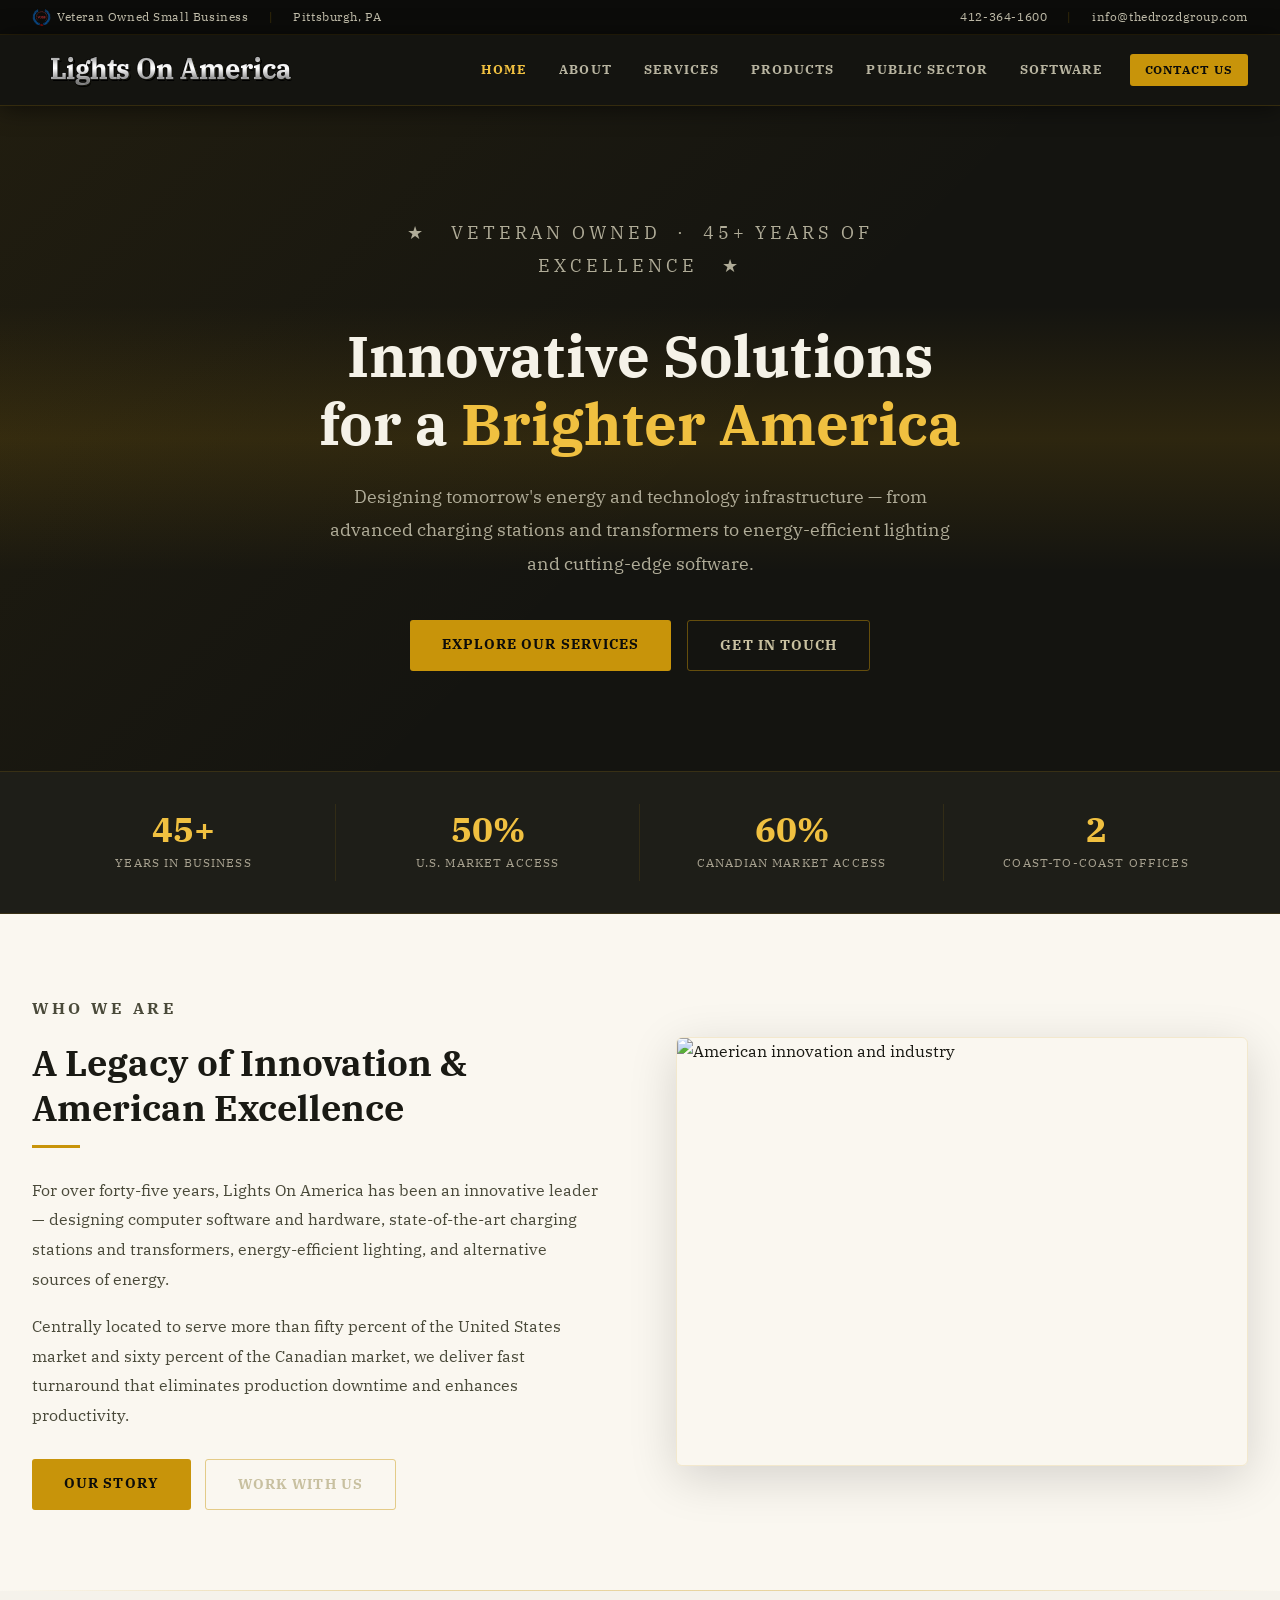
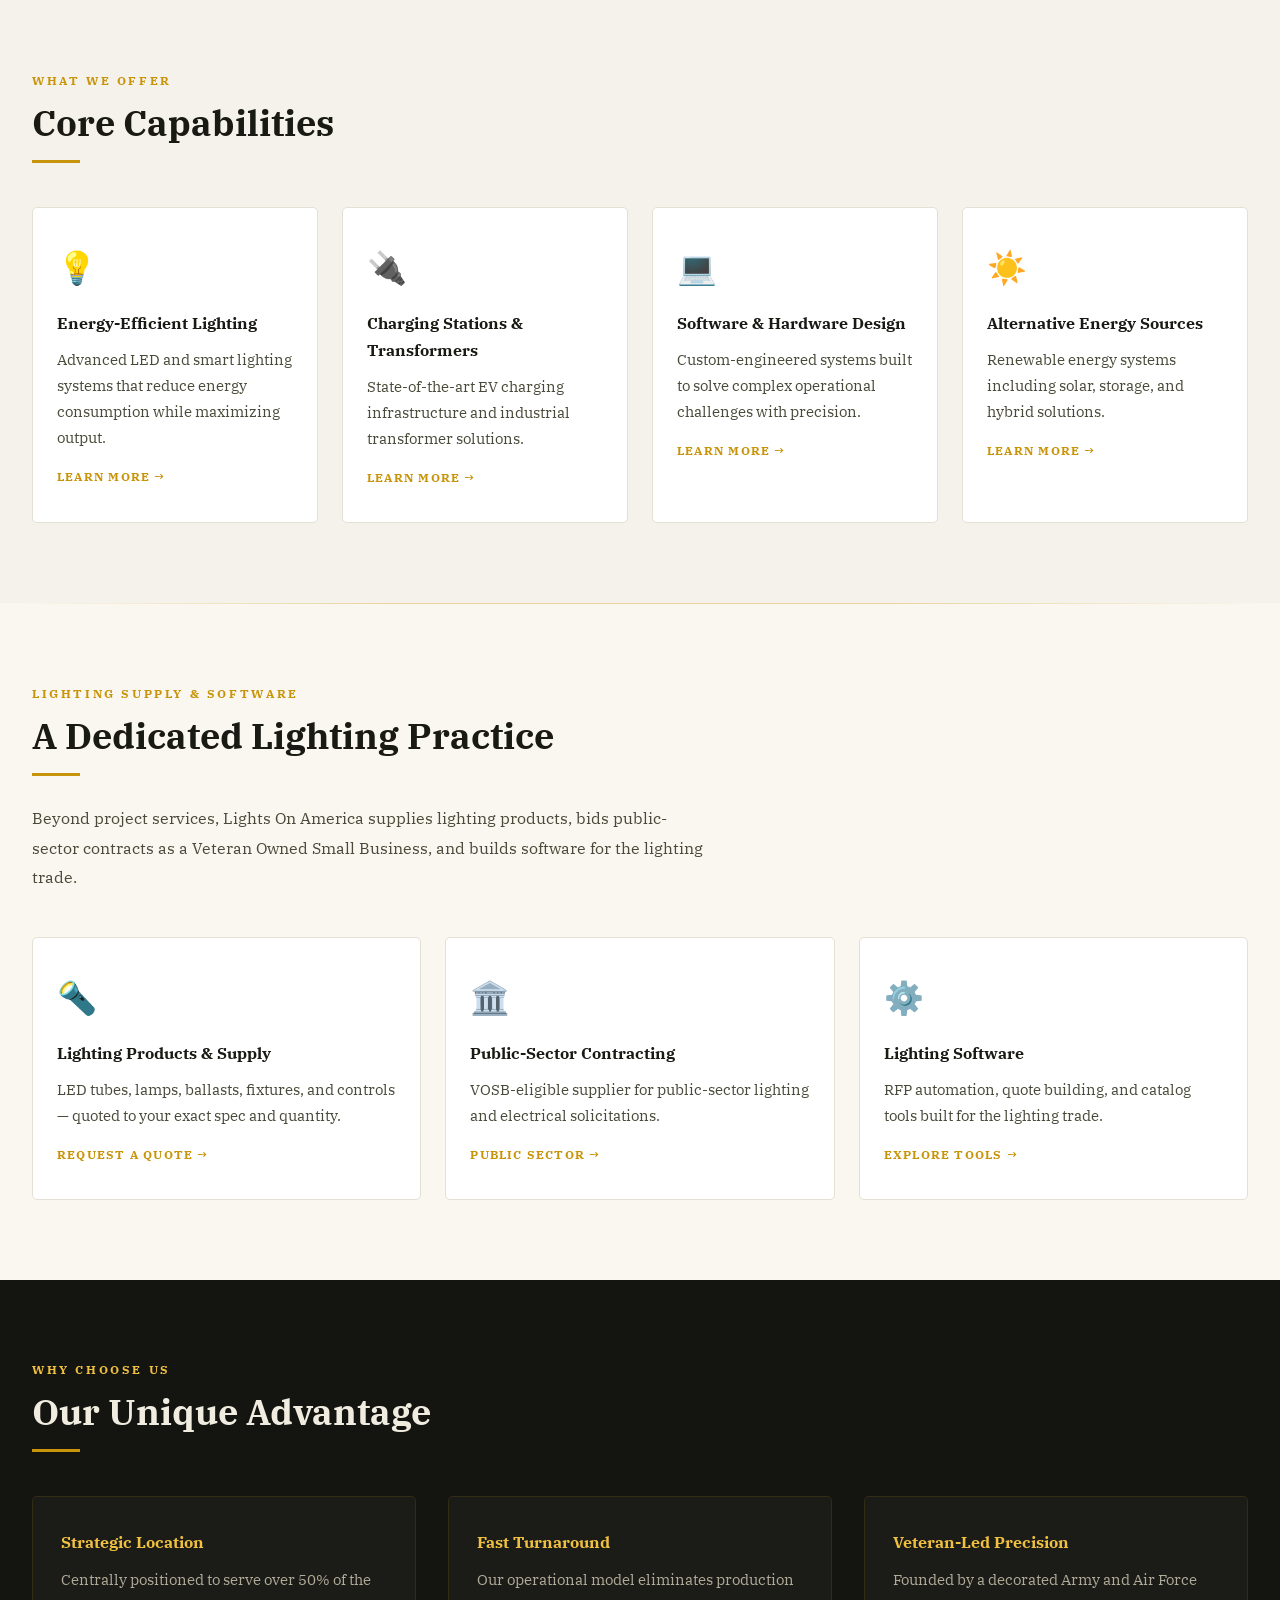
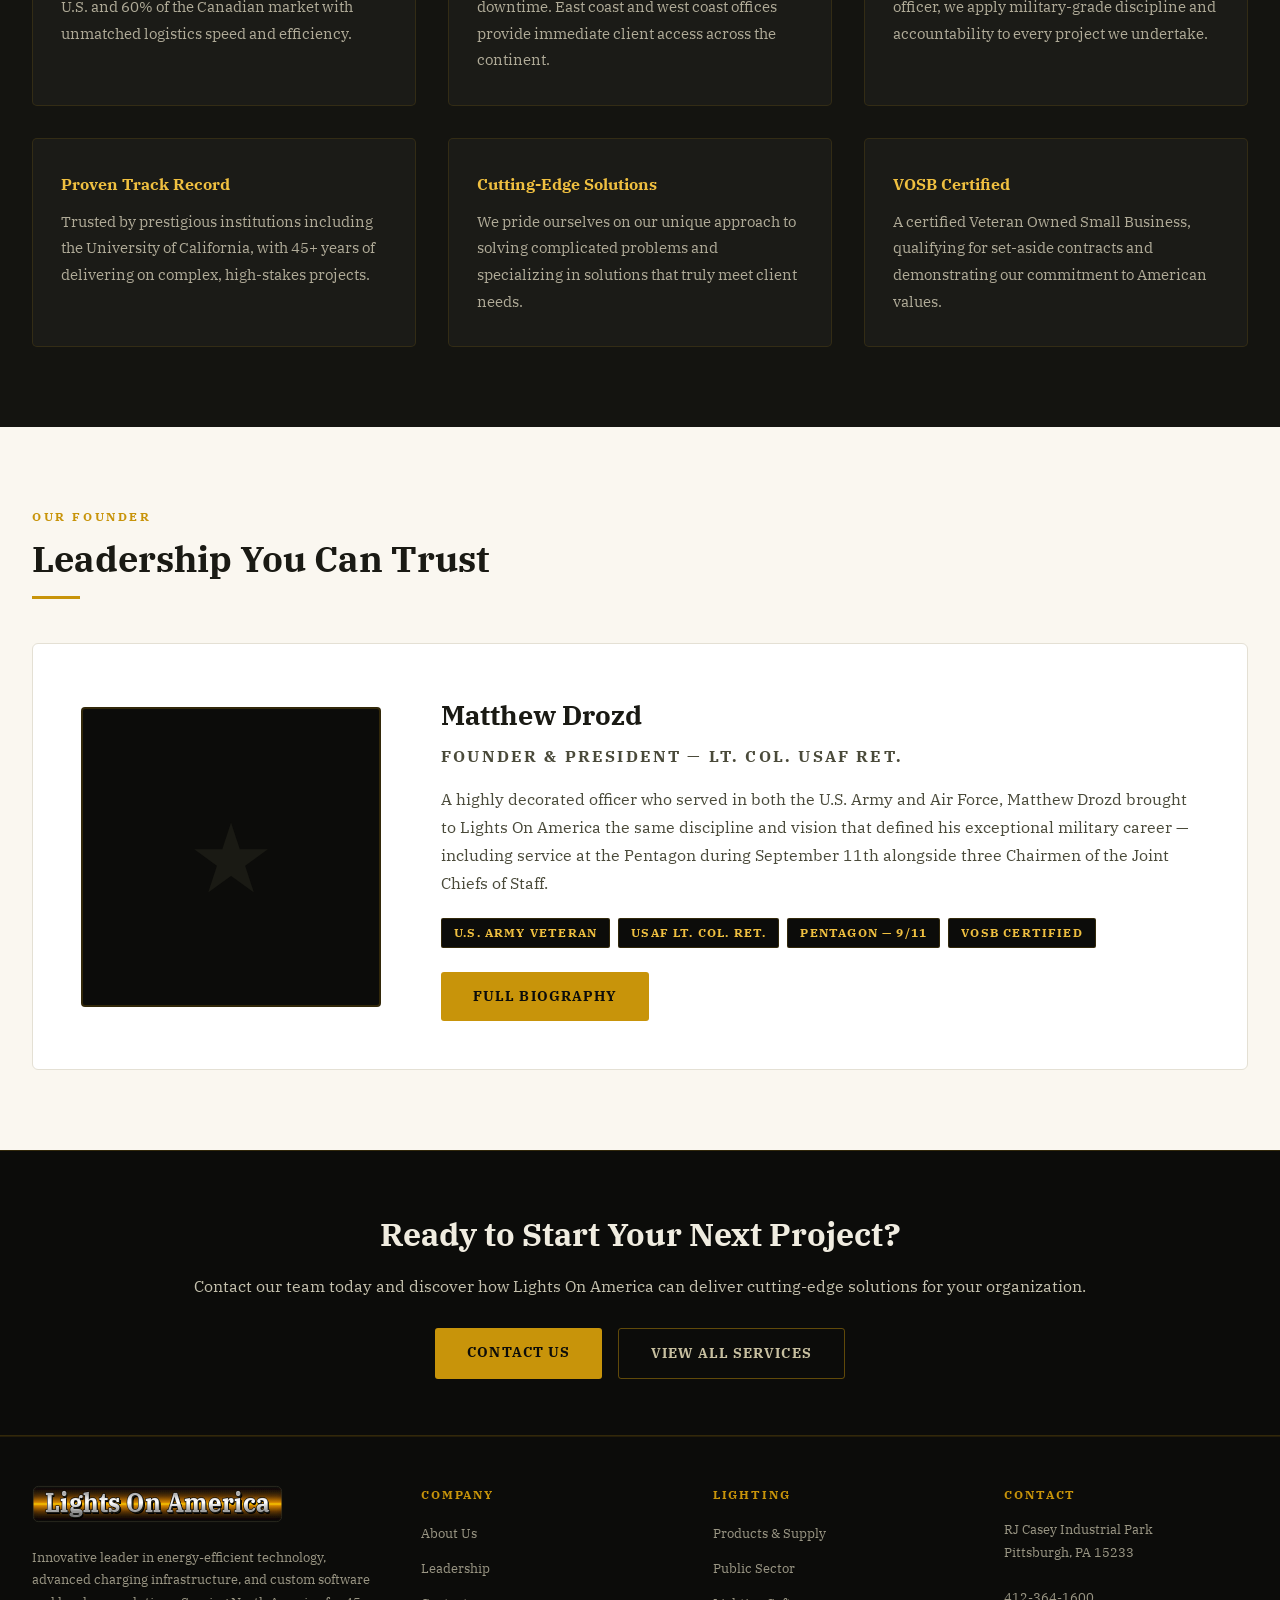
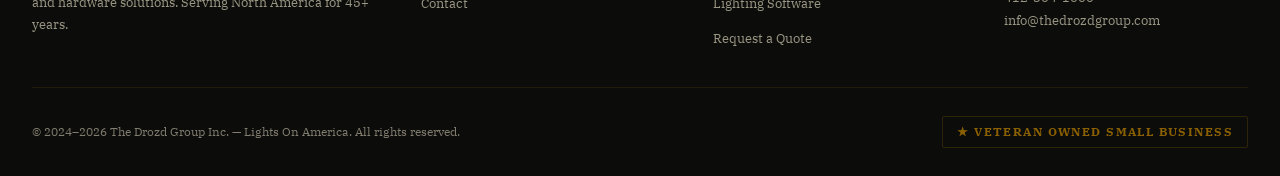
==== index.html @ de4e8424 "Fix header logo on dark bg + redesign favicon; add brand logo pack - Header logo: swap the dark-bar " ====
<!DOCTYPE html>
<html lang="en">
<head>
  <meta charset="UTF-8"/>
  <meta name="viewport" content="width=device-width, initial-scale=1.0"/>
  <title>Lights On America — Innovative Energy & Technology Solutions</title>
  <link rel="icon" type="image/svg+xml" href="logo-icon.svg"/>
  <link rel="icon" type="image/png" sizes="32x32" href="favicon-32.png"/>
  <link rel="icon" type="image/png" sizes="16x16" href="favicon-16.png"/>
  <link rel="apple-touch-icon" href="apple-touch-icon.png"/>
  <link href="https://fonts.googleapis.com/css2?family=IBM+Plex+Serif:ital,wght@0,300;0,400;0,600;1,300;1,400&display=swap" rel="stylesheet"/>
  <link rel="stylesheet" href="styles.css?v=13"/>
  <style>
    /* ── HOME HERO ── */
    .hero {
      background: var(--dark2);
      color: white;
      padding: 110px 32px 100px;
      text-align: center;
      position: relative;
      overflow: hidden;
    }
    .hero::before {
      content: '';
      position: absolute;
      inset: 0;
      background: linear-gradient(135deg, rgba(200,148,10,0.07) 0%, transparent 55%),
                  linear-gradient(to bottom, transparent 30%, rgba(200,148,10,0.14) 50%, transparent 70%);
      pointer-events: none;
    }
    .hero-inner { max-width: 820px; margin: 0 auto; position: relative; }
    .hero-eyebrow {
      font-size: 0.74rem;
      letter-spacing: 0.22em;
      text-transform: uppercase;
      color: var(--gold-light);
      margin-bottom: 28px;
    }
    .hero h1 {
      font-size: clamp(2rem, 4.5vw, 3.6rem);
      font-weight: 700;
      line-height: 1.18;
      margin-bottom: 22px;
      color: #f5f2e8;
    }
    .hero h1 span { color: var(--gold-light); }
    .hero p { font-size: 1.12rem; color: #b0ac98; max-width: 620px; margin: 0 auto 40px; line-height: 1.85; }
    .hero-actions { display: flex; gap: 16px; justify-content: center; flex-wrap: wrap; }

    /* ── HOME INTRO ── */
    .intro { background: var(--cream); }
    .intro-grid {
      display: grid;
      grid-template-columns: 1fr 1fr;
      gap: 72px;
      align-items: center;
    }
    .intro-text p { font-size: 1rem; color: var(--text-mid); line-height: 1.85; margin-bottom: 18px; }
    .intro-text .actions { margin-top: 28px; display: flex; gap: 14px; flex-wrap: wrap; }
    .intro-image {
      border-radius: 6px;
      overflow: hidden;
      box-shadow: 0 12px 48px rgba(0,0,0,0.15);
      border: 1px solid rgba(200,148,10,0.15);
      aspect-ratio: 4/3;
    }
    .intro-image img { width: 100%; height: 100%; object-fit: cover; display: block; }

    /* ── SERVICE TEASERS ── */
    .services-teaser { background: var(--off-white); }
    .services-grid {
      display: grid;
      grid-template-columns: repeat(4, 1fr);
      gap: 24px;
      margin-top: 44px;
    }
    .services-grid-3 { grid-template-columns: repeat(3, 1fr); }
    .service-card {
      background: white;
      border: 1px solid #e4e0d4;
      border-radius: 5px;
      padding: 32px 24px;
      text-decoration: none;
      color: inherit;
      display: block;
      transition: box-shadow 0.25s, transform 0.2s;
      position: relative;
      overflow: hidden;
    }
    .service-card::before {
      content: '';
      position: absolute;
      top: 0; left: 0; right: 0;
      height: 3px;
      background: linear-gradient(to right, var(--gold-dark), var(--gold-light));
      opacity: 0;
      transition: opacity 0.25s;
    }
    .service-card:hover { box-shadow: 0 8px 32px rgba(0,0,0,0.1); transform: translateY(-3px); }
    .service-card:hover::before { opacity: 1; }
    .service-icon { font-size: 2rem; margin-bottom: 16px; display: block; }
    .service-card h3 { font-size: 1rem; font-weight: 700; color: var(--text); margin-bottom: 10px; }
    .service-card p { font-size: 0.95rem; color: var(--text-mid); line-height: 1.7; }
    .service-card .card-link {
      font-size: 0.76rem;
      font-weight: 700;
      letter-spacing: 0.1em;
      text-transform: uppercase;
      color: var(--gold);
      margin-top: 16px;
      display: inline-block;
    }

    /* ── WHY US ── */
    .why { background: var(--dark2); }
    .why-grid {
      display: grid;
      grid-template-columns: repeat(3, 1fr);
      gap: 32px;
      margin-top: 44px;
    }
    .why-card {
      background: rgba(255,255,255,0.03);
      border: 1px solid rgba(200,148,10,0.14);
      border-radius: 5px;
      padding: 32px 28px;
    }
    .why-card h3 { font-size: 1rem; color: var(--gold-light); font-weight: 700; margin-bottom: 10px; }
    .why-card p { font-size: 0.95rem; color: #b0ab98; line-height: 1.75; }

    /* ── LEADERSHIP TEASER ── */
    .leader-teaser { background: var(--cream); }
    .leader-teaser-grid {
      display: grid;
      grid-template-columns: 300px 1fr;
      gap: 60px;
      align-items: center;
      background: white;
      border: 1px solid #e4e0d4;
      border-radius: 6px;
      padding: 48px;
      margin-top: 44px;
    }
    .leader-portrait {
      background: var(--dark);
      border-radius: 4px;
      aspect-ratio: 1;
      display: flex;
      align-items: center;
      justify-content: center;
      font-size: 6rem;
      border: 2px solid rgba(200,148,10,0.2);
    }
    .leader-teaser-text h3 { font-size: 1.7rem; font-weight: 700; margin-bottom: 4px; }
    .leader-rank {
      font-size: 0.74rem;
      letter-spacing: 0.14em;
      text-transform: uppercase;
      color: var(--gold);
      font-weight: 700;
      margin-bottom: 20px;
    }
    .leader-teaser-text p { font-size: 0.97rem; color: var(--text-mid); line-height: 1.82; margin-bottom: 14px; }
    .medals { display: flex; flex-wrap: wrap; gap: 8px; margin-top: 20px; margin-bottom: 24px; }
    .medal {
      background: var(--dark);
      color: var(--gold-light);
      font-size: 0.74rem;
      font-weight: 700;
      letter-spacing: 0.1em;
      text-transform: uppercase;
      padding: 4px 12px;
      border-radius: 2px;
      border: 1px solid rgba(200,148,10,0.2);
    }

    @media (max-width: 1024px) { .services-grid, .services-grid-3 { grid-template-columns: repeat(2, 1fr); } }
    @media (max-width: 768px) {
      .intro-grid, .leader-teaser-grid { grid-template-columns: 1fr; gap: 36px; }
      .why-grid { grid-template-columns: 1fr; }
      .services-grid, .services-grid-3 { grid-template-columns: 1fr; }
    }
  </style>
</head>
<body>

  <div class="util-bar">
    <div class="util-inner">
      <div class="util-left">
        <span class="vosb-tooltip-wrap" >
          <img src="vosb.png" alt="VOSB" style="height:19px;width:auto;vertical-align:middle;"/>
          <span style="margin-left:6px;">Veteran Owned Small Business</span>
          <div class="vosb-popup">
            <img src="vosb.png" alt="VOSB — Veteran Owned Small Business Certified"/>
          </div>
        </span>
        <span class="util-divider">|</span>
        <span>Pittsburgh, PA</span>
      </div>
      <div class="util-right">
        <a href="tel:4123641600">412-364-1600</a>
        <span class="util-divider">|</span>
        <a href="mailto:info@thedrozdgroup.com">info@thedrozdgroup.com</a>
      </div>
    </div>
  </div>

  <header>
    <div class="header-inner">
      <a href="index.html" class="logo-wrap"><img src="logo-header.svg" alt="Lights On America"/></a>
      <button class="nav-toggle" aria-label="Menu" onclick="this.closest('.header-inner').classList.toggle('nav-open')"><span></span><span></span><span></span></button>
      <nav>
        <a href="index.html" class="active">Home</a>
        <a href="about.html">About</a>
        <a href="services.html">Services</a>
        <a href="products.html">Products</a>
        <a href="government.html">Public Sector</a>
        <a href="software.html">Software</a>
        <a href="contact.html" class="nav-cta">Contact Us</a>
      </nav>
    </div>
  </header>

  <section class="hero">
    <div class="hero-inner">
      <p class="hero-eyebrow">★ &nbsp; Veteran Owned &nbsp;·&nbsp; 45+ Years of Excellence &nbsp; ★</p>
      <h1>Innovative Solutions<br/>for a <span>Brighter America</span></h1>
      <p>Designing tomorrow's energy and technology infrastructure — from advanced charging stations and transformers to energy-efficient lighting and cutting-edge software.</p>
      <div class="hero-actions">
        <a href="services.html" class="btn-primary">Explore Our Services</a>
        <a href="contact.html" class="btn-outline">Get in Touch</a>
      </div>
    </div>
  </section>

  <div class="stats-bar">
    <div class="stats-inner">
      <div class="stat-item"><div class="stat-num">45+</div><div class="stat-label">Years in Business</div></div>
      <div class="stat-item"><div class="stat-num">50%</div><div class="stat-label">U.S. Market Access</div></div>
      <div class="stat-item"><div class="stat-num">60%</div><div class="stat-label">Canadian Market Access</div></div>
      <div class="stat-item"><div class="stat-num">2</div><div class="stat-label">Coast-to-Coast Offices</div></div>
    </div>
  </div>

  <section class="intro">
    <div class="section-inner">
      <div class="intro-grid">
        <div class="intro-text">
          <p class="section-label">Who We Are</p>
          <h2 class="section-title">A Legacy of Innovation &amp; American Excellence</h2>
          <div class="gold-rule"></div>
          <p>For over forty-five years, Lights On America has been an innovative leader — designing computer software and hardware, state-of-the-art charging stations and transformers, energy-efficient lighting, and alternative sources of energy.</p>
          <p>Centrally located to serve more than fifty percent of the United States market and sixty percent of the Canadian market, we deliver fast turnaround that eliminates production downtime and enhances productivity.</p>
          <div class="actions">
            <a href="about.html" class="btn-primary">Our Story</a>
            <a href="contact.html" class="btn-outline">Work With Us</a>
          </div>
        </div>
        <div class="intro-image">
          <img src="https://images.unsplash.com/photo-1486325212027-8081e485255e?auto=format&fit=crop&w=800&q=80" alt="American innovation and industry"/>
        </div>
      </div>
    </div>
  </section>

  <div class="gold-divider"></div>

  <section class="services-teaser">
    <div class="section-inner">
      <p class="section-label">What We Offer</p>
      <h2 class="section-title">Core Capabilities</h2>
      <div class="gold-rule"></div>
      <div class="services-grid">
        <a href="services.html#lighting" class="service-card">
          <span class="service-icon">💡</span>
          <h3>Energy-Efficient Lighting</h3>
          <p>Advanced LED and smart lighting systems that reduce energy consumption while maximizing output.</p>
          <span class="card-link">Learn More →</span>
        </a>
        <a href="services.html#charging" class="service-card">
          <span class="service-icon">🔌</span>
          <h3>Charging Stations &amp; Transformers</h3>
          <p>State-of-the-art EV charging infrastructure and industrial transformer solutions.</p>
          <span class="card-link">Learn More →</span>
        </a>
        <a href="services.html#software" class="service-card">
          <span class="service-icon">💻</span>
          <h3>Software &amp; Hardware Design</h3>
          <p>Custom-engineered systems built to solve complex operational challenges with precision.</p>
          <span class="card-link">Learn More →</span>
        </a>
        <a href="services.html#energy" class="service-card">
          <span class="service-icon">☀️</span>
          <h3>Alternative Energy Sources</h3>
          <p>Renewable energy systems including solar, storage, and hybrid solutions.</p>
          <span class="card-link">Learn More →</span>
        </a>
      </div>
    </div>
  </section>

  <div class="gold-divider"></div>

  <section class="services-teaser" style="background:var(--cream)">
    <div class="section-inner">
      <p class="section-label">Lighting Supply &amp; Software</p>
      <h2 class="section-title">A Dedicated Lighting Practice</h2>
      <div class="gold-rule"></div>
      <p style="max-width:680px; color:var(--text-mid); line-height:1.85; margin-bottom:8px;">Beyond project services, Lights On America supplies lighting products, bids public-sector contracts as a Veteran Owned Small Business, and builds software for the lighting trade.</p>
      <div class="services-grid services-grid-3">
        <a href="products.html" class="service-card">
          <span class="service-icon">🔦</span>
          <h3>Lighting Products &amp; Supply</h3>
          <p>LED tubes, lamps, ballasts, fixtures, and controls — quoted to your exact spec and quantity.</p>
          <span class="card-link">Request a Quote →</span>
        </a>
        <a href="government.html" class="service-card">
          <span class="service-icon">🏛️</span>
          <h3>Public-Sector Contracting</h3>
          <p>VOSB-eligible supplier for public-sector lighting and electrical solicitations.</p>
          <span class="card-link">Public Sector →</span>
        </a>
        <a href="software.html" class="service-card">
          <span class="service-icon">⚙️</span>
          <h3>Lighting Software</h3>
          <p>RFP automation, quote building, and catalog tools built for the lighting trade.</p>
          <span class="card-link">Explore Tools →</span>
        </a>
      </div>
    </div>
  </section>

  <section class="why">
    <div class="section-inner">
      <p class="section-label" style="color:var(--gold-light)">Why Choose Us</p>
      <h2 class="section-title light">Our Unique Advantage</h2>
      <div class="gold-rule"></div>
      <div class="why-grid">
        <div class="why-card">
          <h3>Strategic Location</h3>
          <p>Centrally positioned to serve over 50% of the U.S. and 60% of the Canadian market with unmatched logistics speed and efficiency.</p>
        </div>
        <div class="why-card">
          <h3>Fast Turnaround</h3>
          <p>Our operational model eliminates production downtime. East coast and west coast offices provide immediate client access across the continent.</p>
        </div>
        <div class="why-card">
          <h3>Veteran-Led Precision</h3>
          <p>Founded by a decorated Army and Air Force officer, we apply military-grade discipline and accountability to every project we undertake.</p>
        </div>
        <div class="why-card">
          <h3>Proven Track Record</h3>
          <p>Trusted by prestigious institutions including the University of California, with 45+ years of delivering on complex, high-stakes projects.</p>
        </div>
        <div class="why-card">
          <h3>Cutting-Edge Solutions</h3>
          <p>We pride ourselves on our unique approach to solving complicated problems and specializing in solutions that truly meet client needs.</p>
        </div>
        <div class="why-card">
          <h3>VOSB Certified</h3>
          <p>A certified Veteran Owned Small Business, qualifying for set-aside contracts and demonstrating our commitment to American values.</p>
        </div>
      </div>
    </div>
  </section>

  <section class="leader-teaser">
    <div class="section-inner">
      <p class="section-label">Our Founder</p>
      <h2 class="section-title">Leadership You Can Trust</h2>
      <div class="gold-rule"></div>
      <div class="leader-teaser-grid">
        <div class="leader-portrait">★</div>
        <div class="leader-teaser-text">
          <h3>Matthew Drozd</h3>
          <p class="leader-rank">Founder &amp; President — Lt. Col. USAF Ret.</p>
          <p>A highly decorated officer who served in both the U.S. Army and Air Force, Matthew Drozd brought to Lights On America the same discipline and vision that defined his exceptional military career — including service at the Pentagon during September 11th alongside three Chairmen of the Joint Chiefs of Staff.</p>
          <div class="medals">
            <span class="medal">U.S. Army Veteran</span>
            <span class="medal">USAF Lt. Col. Ret.</span>
            <span class="medal">Pentagon — 9/11</span>
            <span class="medal">VOSB Certified</span>
          </div>
          <a href="leadership.html" class="btn-primary">Full Biography</a>
        </div>
      </div>
    </div>
  </section>

  <div class="cta-band">
    <div class="section-inner">
      <h2>Ready to Start Your Next Project?</h2>
      <p>Contact our team today and discover how Lights On America can deliver cutting-edge solutions for your organization.</p>
      <div class="cta-actions">
        <a href="contact.html" class="btn-primary">Contact Us</a>
        <a href="services.html" class="btn-outline">View All Services</a>
      </div>
    </div>
  </div>

  <footer>
    <div class="footer-inner">
      <div class="footer-top">
        <div>
          <img src="logo.svg" alt="Lights On America" class="footer-logo"/>
          <p class="footer-about">Innovative leader in energy-efficient technology, advanced charging infrastructure, and custom software and hardware solutions. Serving North America for 45+ years.</p>
        </div>
        <div class="footer-col">
          <h4>Company</h4>
          <ul>
            <li><a href="about.html">About Us</a></li>
            <li><a href="leadership.html">Leadership</a></li>
            <li><a href="contact.html">Contact</a></li>
          </ul>
        </div>
        <div class="footer-col">
          <h4>Lighting</h4>
          <ul>
            <li><a href="products.html">Products &amp; Supply</a></li>
            <li><a href="government.html">Public Sector</a></li>
            <li><a href="software.html">Lighting Software</a></li>
            <li><a href="products.html#quote">Request a Quote</a></li>
          </ul>
        </div>
        <div class="footer-col">
          <h4>Contact</h4>
          <address>
            RJ Casey Industrial Park<br/>
            Pittsburgh, PA 15233<br/><br/>
            <a href="tel:4123641600">412-364-1600</a><br/>
            <a href="mailto:info@thedrozdgroup.com">info@thedrozdgroup.com</a>
          </address>
        </div>
      </div>
      <div class="footer-bottom">
        <span class="footer-copy">© 2024–2026 The Drozd Group Inc. — Lights On America. All rights reserved.</span>
        <span class="footer-vosb">★ Veteran Owned Small Business</span>
      </div>
    </div>
  </footer>

</body>
</html>
---- styles.css ----
*, *::before, *::after { box-sizing: border-box; margin: 0; padding: 0; }

:root {
  --gold:       #c8940a;
  --gold-light: #f0c040;
  --gold-dark:  #8a6000;
  --dark:       #0c0c0a;
  --dark2:      #141410;
  --dark3:      #1e1e18;
  --off-white:  #f5f2eb;
  --cream:      #faf7f0;
  --text:       #1a1a14;
  --text-mid:   #4a4a3a;
  --serif:      'IBM Plex Serif', 'Georgia', serif;
}

html { scroll-behavior: smooth; }

body {
  font-family: var(--serif);
  color: var(--text);
  background: var(--cream);
  line-height: 1.7;
}

/* ── UTILITY BAR ── */
.util-bar {
  background: var(--dark);
  border-bottom: 1px solid rgba(200,148,10,0.15);
  padding: 7px 32px;
}
.util-inner {
  max-width: 1280px;
  margin: 0 auto;
  display: flex;
  justify-content: space-between;
  align-items: center;
  gap: 16px;
  font-size: 0.74rem;
  color: #c4c0ad;
  letter-spacing: 0.05em;
}
.util-inner a { color: #c4c0ad; text-decoration: none; transition: color 0.2s; }
.util-inner a:hover { color: var(--gold-light); }
.util-left, .util-right { display: flex; gap: 20px; align-items: center; }
.util-divider { color: rgba(200,148,10,0.3); }

/* ── VOSB POPUP ── */
.vosb-tooltip-wrap {
  position: relative;
  display: inline-flex;
  align-items: center;
  cursor: pointer;
}
.vosb-popup {
  display: none;
  position: absolute;
  top: calc(100% + 10px);
  left: 0;
  z-index: 9999;
  background: #fff;
  border-radius: 8px;
  padding: 10px;
  box-shadow: 0 8px 40px rgba(0,0,0,0.4);
  border: 1px solid rgba(200,148,10,0.3);
  width: 208px;
}
.vosb-popup img { width: 100%; height: auto; display: block; border-radius: 4px; }
.vosb-tooltip-wrap:hover .vosb-popup { display: block; }

/* ── HEADER ── */
header {
  background: var(--dark2);
  position: sticky;
  top: 0;
  z-index: 100;
  box-shadow: 0 2px 24px rgba(0,0,0,0.55);
  border-bottom: 1px solid rgba(200,148,10,0.18);
}
.header-inner {
  max-width: 1280px;
  margin: 0 auto;
  padding: 14px 32px;
  display: flex;
  align-items: center;
  justify-content: space-between;
  gap: 24px;
}
.logo-wrap img { height: 42px; width: auto; display: block; }

nav { display: flex; gap: 4px; align-items: center; }

/* Hamburger toggle — hidden on desktop, shown on mobile */
.nav-toggle {
  display: none;
  background: none;
  border: 1px solid rgba(200,148,10,0.4);
  border-radius: 4px;
  padding: 7px 9px;
  cursor: pointer;
  flex-direction: column;
  gap: 4px;
}
.nav-toggle span {
  display: block;
  width: 22px;
  height: 2px;
  background: var(--gold-light);
  transition: transform 0.25s, opacity 0.25s;
}
nav a {
  font-family: var(--serif);
  font-size: 0.82rem;
  font-weight: 700;
  letter-spacing: 0.08em;
  text-transform: uppercase;
  color: #b8b4a0;
  text-decoration: none;
  padding: 8px 14px;
  border-radius: 3px;
  transition: color 0.2s, background 0.2s;
}
nav a:hover { color: var(--gold-light); background: rgba(200,148,10,0.07); }
nav a.active { color: var(--gold-light); }
.nav-cta {
  background: var(--gold) !important;
  color: #0c0c0a !important;
  font-size: 0.74rem !important;
  padding: 6px 15px !important;
  margin-left: 8px;
}
.nav-cta:hover { background: var(--gold-light) !important; }

/* ── PAGE HERO BANNER ── */
.page-hero {
  background: var(--dark2);
  color: white;
  padding: 64px 32px 56px;
  position: relative;
  overflow: hidden;
}
.page-hero::after {
  content: '';
  position: absolute;
  inset: 0;
  background: linear-gradient(to bottom,
    transparent 30%, rgba(200,148,10,0.12) 50%, transparent 70%);
  pointer-events: none;
}
.page-hero-inner { max-width: 1280px; margin: 0 auto; position: relative; z-index: 1; }
.breadcrumb {
  font-size: 0.72rem;
  letter-spacing: 0.14em;
  text-transform: uppercase;
  color: var(--gold);
  margin-bottom: 14px;
}
.breadcrumb a { color: #a8a290; text-decoration: none; }
.breadcrumb a:hover { color: var(--gold); }
.page-hero h1 {
  font-size: clamp(1.8rem, 3.5vw, 2.8rem);
  font-weight: 700;
  color: #f5f2e8;
  line-height: 1.2;
  margin-bottom: 14px;
}
.page-hero p {
  font-size: 1.05rem;
  color: #c4c0ad;
  max-width: 600px;
  line-height: 1.75;
}

/* ── SECTIONS ── */
section { padding: 80px 32px; }
.section-inner { max-width: 1280px; margin: 0 auto; }

.section-label {
  font-size: 0.74rem;
  letter-spacing: 0.22em;
  text-transform: uppercase;
  color: var(--gold);
  margin-bottom: 10px;
  font-weight: 700;
}
.section-title {
  font-size: clamp(1.6rem, 2.8vw, 2.3rem);
  font-weight: 700;
  color: var(--text);
  line-height: 1.25;
  margin-bottom: 14px;
}
.section-title.light { color: #f0ece0; }
.gold-rule { width: 48px; height: 3px; background: var(--gold); margin-bottom: 28px; }
.gold-rule.center { margin-left: auto; margin-right: auto; }

.gold-divider {
  width: 100%;
  height: 1px;
  background: linear-gradient(to right,
    transparent, rgba(200,148,10,0.35) 30%, rgba(200,148,10,0.35) 70%, transparent);
}

/* ── BUTTONS ── */
.btn-primary {
  background: var(--gold);
  color: #0c0c0a;
  padding: 13px 32px;
  font-family: var(--serif);
  font-size: 0.85rem;
  font-weight: 700;
  letter-spacing: 0.08em;
  text-transform: uppercase;
  text-decoration: none;
  border-radius: 3px;
  border: none;
  cursor: pointer;
  display: inline-block;
  transition: background 0.2s, transform 0.15s;
}
.btn-primary:hover { background: var(--gold-light); transform: translateY(-1px); }
.btn-outline {
  border: 1.5px solid rgba(200,148,10,0.45);
  color: #c8c0a0;
  padding: 13px 32px;
  font-family: var(--serif);
  font-size: 0.85rem;
  font-weight: 700;
  letter-spacing: 0.08em;
  text-transform: uppercase;
  text-decoration: none;
  border-radius: 3px;
  display: inline-block;
  transition: border-color 0.2s, color 0.2s;
}
.btn-outline:hover { border-color: var(--gold-light); color: var(--gold-light); }

/* ── STATS BAR ── */
.stats-bar { background: var(--dark3); border-top: 1px solid rgba(200,148,10,0.15); border-bottom: 1px solid rgba(200,148,10,0.15); }
.stats-inner {
  max-width: 1280px;
  margin: 0 auto;
  padding: 32px;
  display: grid;
  grid-template-columns: repeat(4, 1fr);
  text-align: center;
}
.stat-item { padding: 8px 16px; border-right: 1px solid rgba(200,148,10,0.12); }
.stat-item:last-child { border-right: none; }
.stat-num { font-size: 2.2rem; font-weight: 700; color: var(--gold-light); line-height: 1; margin-bottom: 6px; }
.stat-label { font-size: 0.72rem; letter-spacing: 0.1em; text-transform: uppercase; color: #a8a290; }

/* ── CTA BAND ── */
.cta-band {
  background: var(--dark);
  border-top: 1px solid rgba(200,148,10,0.2);
  border-bottom: 1px solid rgba(200,148,10,0.2);
  padding: 56px 32px;
  text-align: center;
}
.cta-band h2 { font-size: clamp(1.4rem, 2.5vw, 2rem); color: #f0ece0; margin-bottom: 12px; }
.cta-band p { color: #c4c0ad; margin-bottom: 28px; font-size: 0.98rem; }
.cta-actions { display: flex; gap: 16px; justify-content: center; flex-wrap: wrap; }

/* ── FOOTER ── */
footer {
  background: var(--dark);
  border-top: 1px solid rgba(200,148,10,0.12);
  padding: 48px 32px 28px;
}
.footer-inner {
  max-width: 1280px;
  margin: 0 auto;
}
.footer-top {
  display: grid;
  grid-template-columns: 1.4fr 1fr 1fr 1fr;
  gap: 48px;
  padding-bottom: 36px;
  border-bottom: 1px solid rgba(200,148,10,0.1);
  margin-bottom: 28px;
}
.footer-logo { height: 38px; margin-bottom: 16px; }
.footer-about { font-size: 0.82rem; color: #9a9684; line-height: 1.7; }
.footer-col h4 {
  font-size: 0.72rem;
  letter-spacing: 0.16em;
  text-transform: uppercase;
  color: var(--gold);
  font-weight: 700;
  margin-bottom: 14px;
}
.footer-col ul { list-style: none; display: flex; flex-direction: column; gap: 8px; }
.footer-col ul li a {
  font-size: 0.83rem;
  color: #9a9684;
  text-decoration: none;
  transition: color 0.2s;
}
.footer-col ul li a:hover { color: var(--gold-light); }
.footer-col address { font-style: normal; font-size: 0.82rem; color: #9a9684; line-height: 1.75; }
.footer-col address a { color: #9a9684; text-decoration: none; }
.footer-col address a:hover { color: var(--gold-light); }
.footer-bottom {
  display: flex;
  justify-content: space-between;
  align-items: center;
  gap: 16px;
  flex-wrap: wrap;
}
.footer-copy { font-size: 0.74rem; color: #807c6e; }
.footer-vosb {
  font-size: 0.74rem;
  letter-spacing: 0.12em;
  text-transform: uppercase;
  color: var(--gold-dark);
  font-weight: 700;
  border: 1px solid rgba(200,148,10,0.18);
  padding: 5px 14px;
  border-radius: 2px;
}

/* ── RESPONSIVE ── */
/* Global guard: prevent sideways scroll without breaking position:sticky.
   overflow-x:clip (unlike hidden) does NOT create a scroll container,
   so the sticky header keeps working on mobile. Applied to body only —
   never html — so html remains the sticky scroll context. */
body { overflow-x: clip; }

@media (max-width: 1024px) {
  .footer-top { grid-template-columns: 1fr 1fr; gap: 32px; }
}
@media (max-width: 768px) {
  /* Mobile util-bar: keep only the VOSB badge; drop location + phone/email */
  .util-right { display: none; }
  .util-left > .util-divider,
  .util-left > span:not(.vosb-tooltip-wrap) { display: none; }
  .util-inner { justify-content: center; }

  /* Show hamburger; nav becomes a slide-down panel */
  .nav-toggle { display: flex; }
  .header-inner { position: relative; flex-wrap: wrap; }
  nav {
    display: none;
    flex-direction: column;
    align-items: stretch;
    gap: 0;
    width: 100%;
    order: 3;
    margin-top: 12px;
    border-top: 1px solid rgba(200,148,10,0.18);
    padding-top: 8px;
  }
  .header-inner.nav-open nav { display: flex; }
  nav a {
    padding: 13px 8px;
    border-bottom: 1px solid rgba(200,148,10,0.08);
  }
  nav a:last-child { border-bottom: none; }
  .nav-cta {
    margin-left: 0 !important;
    margin-top: 8px;
    text-align: center;
    border-radius: 4px;
  }
  /* Trim oversized desktop side-padding so nothing exceeds the viewport */
  .util-bar { padding: 7px 18px; }
  .header-inner { padding: 12px 18px; gap: 12px; }
  .logo-wrap img { height: 34px; }
  .page-hero { padding: 44px 18px 40px; }
  .page-hero p { font-size: 0.98rem; }
  section { padding: 56px 18px; }
  .stats-inner { grid-template-columns: repeat(2, 1fr); }
  .stat-item { border-right: none; border-bottom: 1px solid rgba(200,148,10,0.1); padding: 14px 8px; }
  .stat-item:last-child { border-bottom: none; }
  .footer-top { grid-template-columns: 1fr; gap: 28px; }
  .footer-bottom { flex-direction: column; gap: 10px; text-align: center; }
}
@media (max-width: 480px) {
  .stats-inner { grid-template-columns: 1fr; }
  /* Util-bar shows only the centered VOSB badge */
  .util-bar { padding: 7px 14px; }
  .logo-wrap img { height: 30px; }
  .header-inner { padding: 12px 14px; }
  section { padding: 48px 16px; }
  .page-hero { padding: 36px 16px 32px; }
}
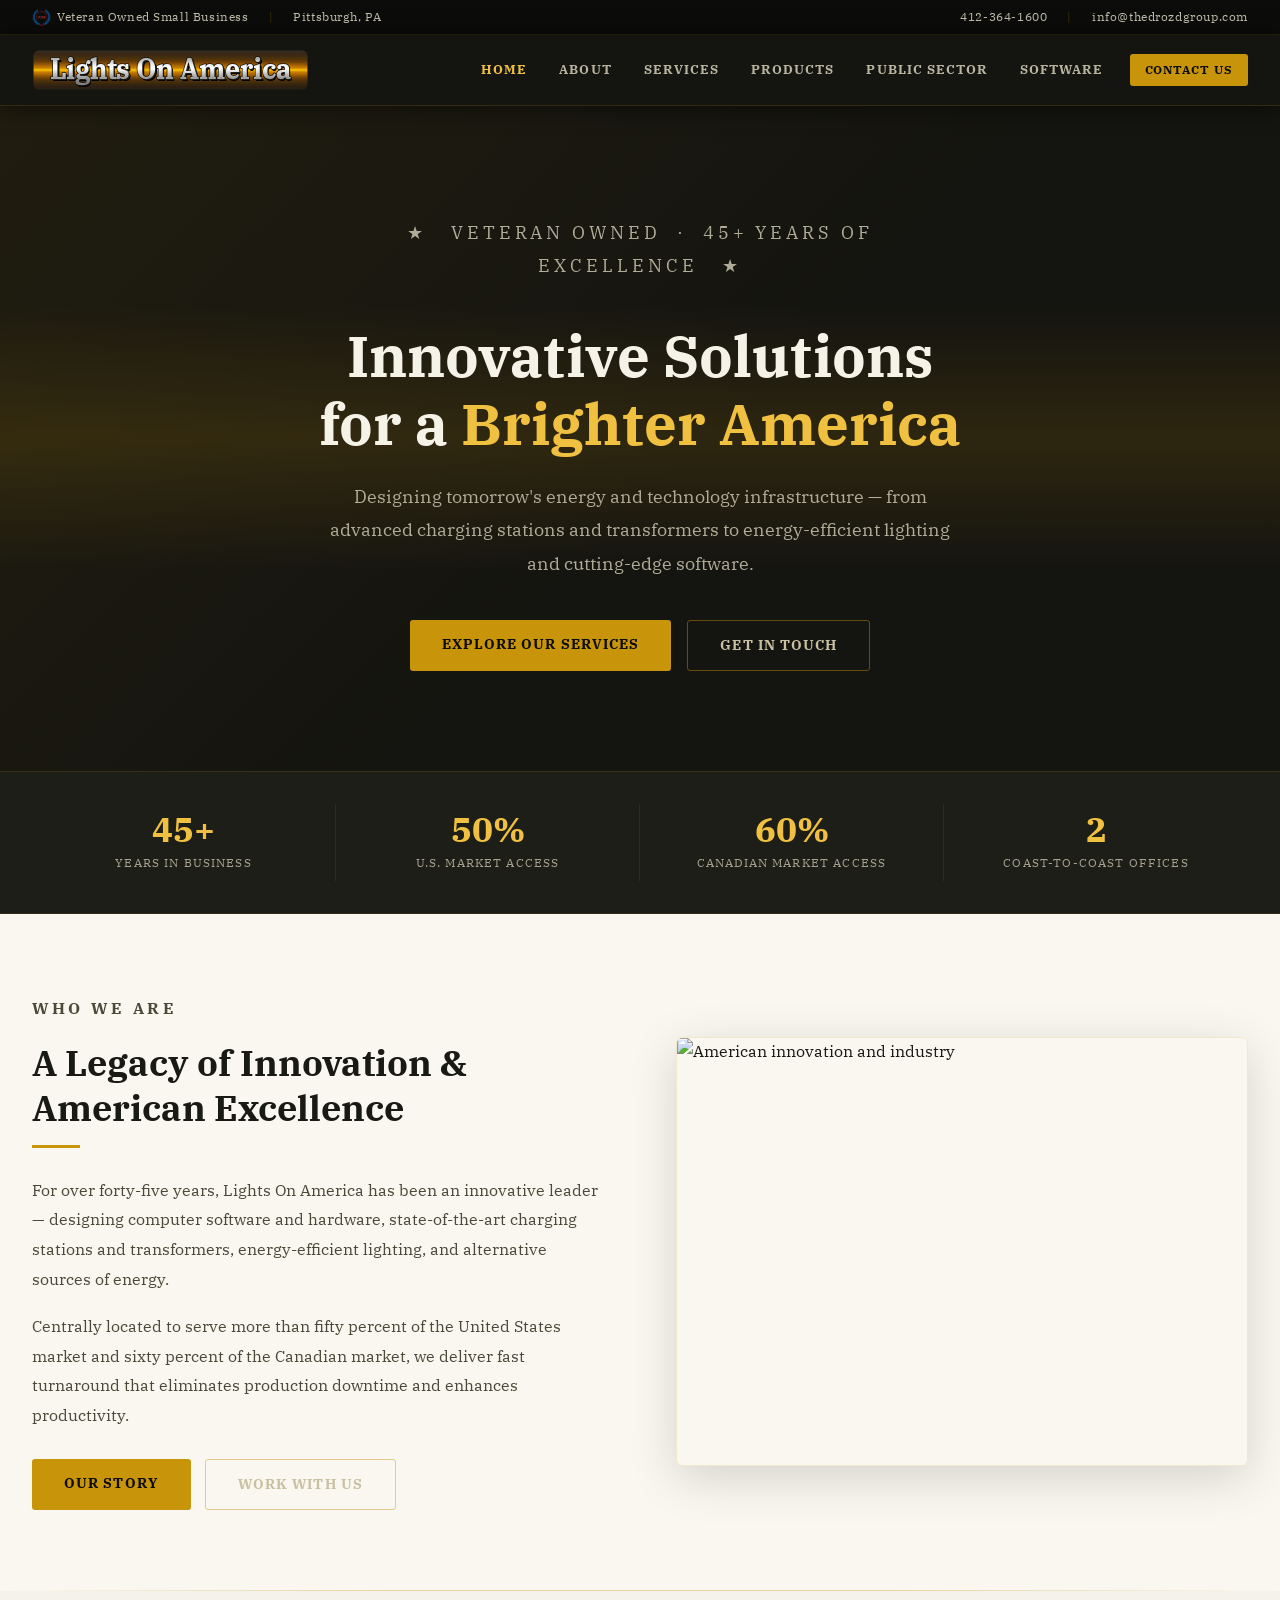
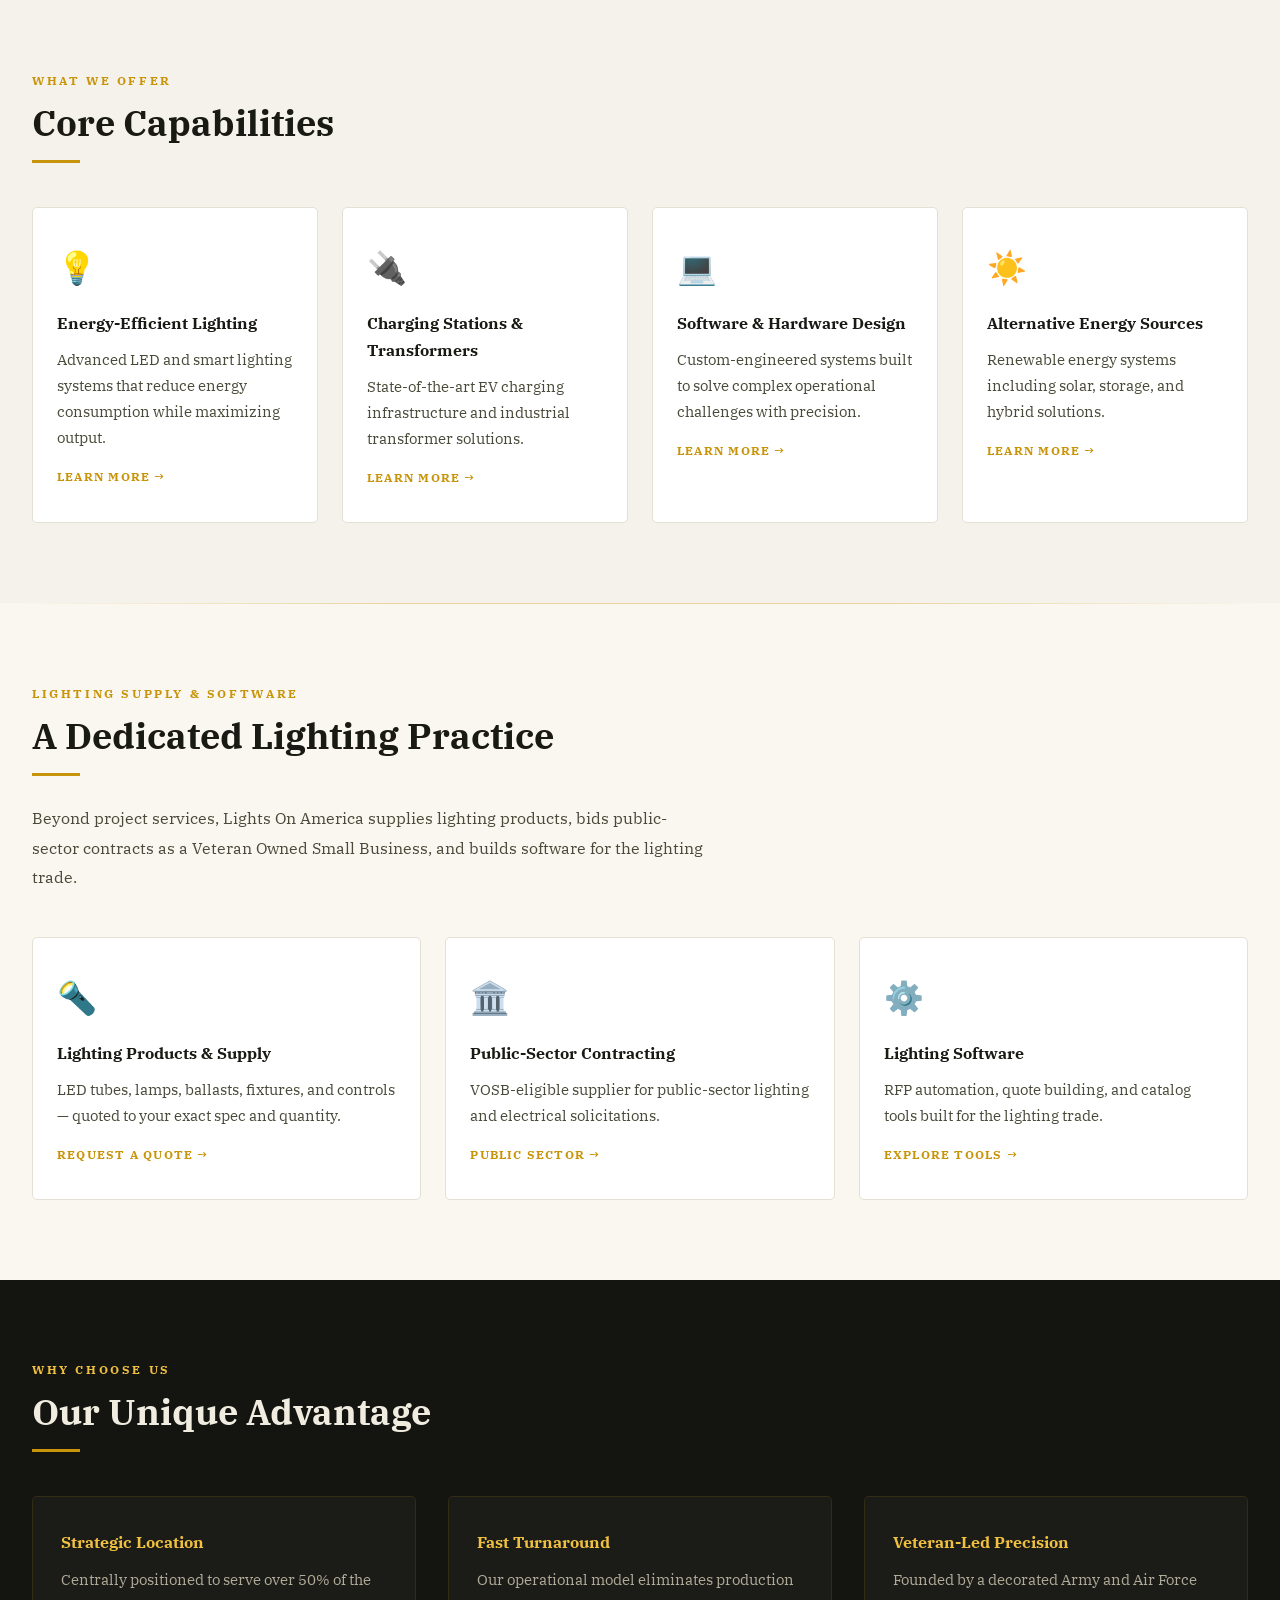
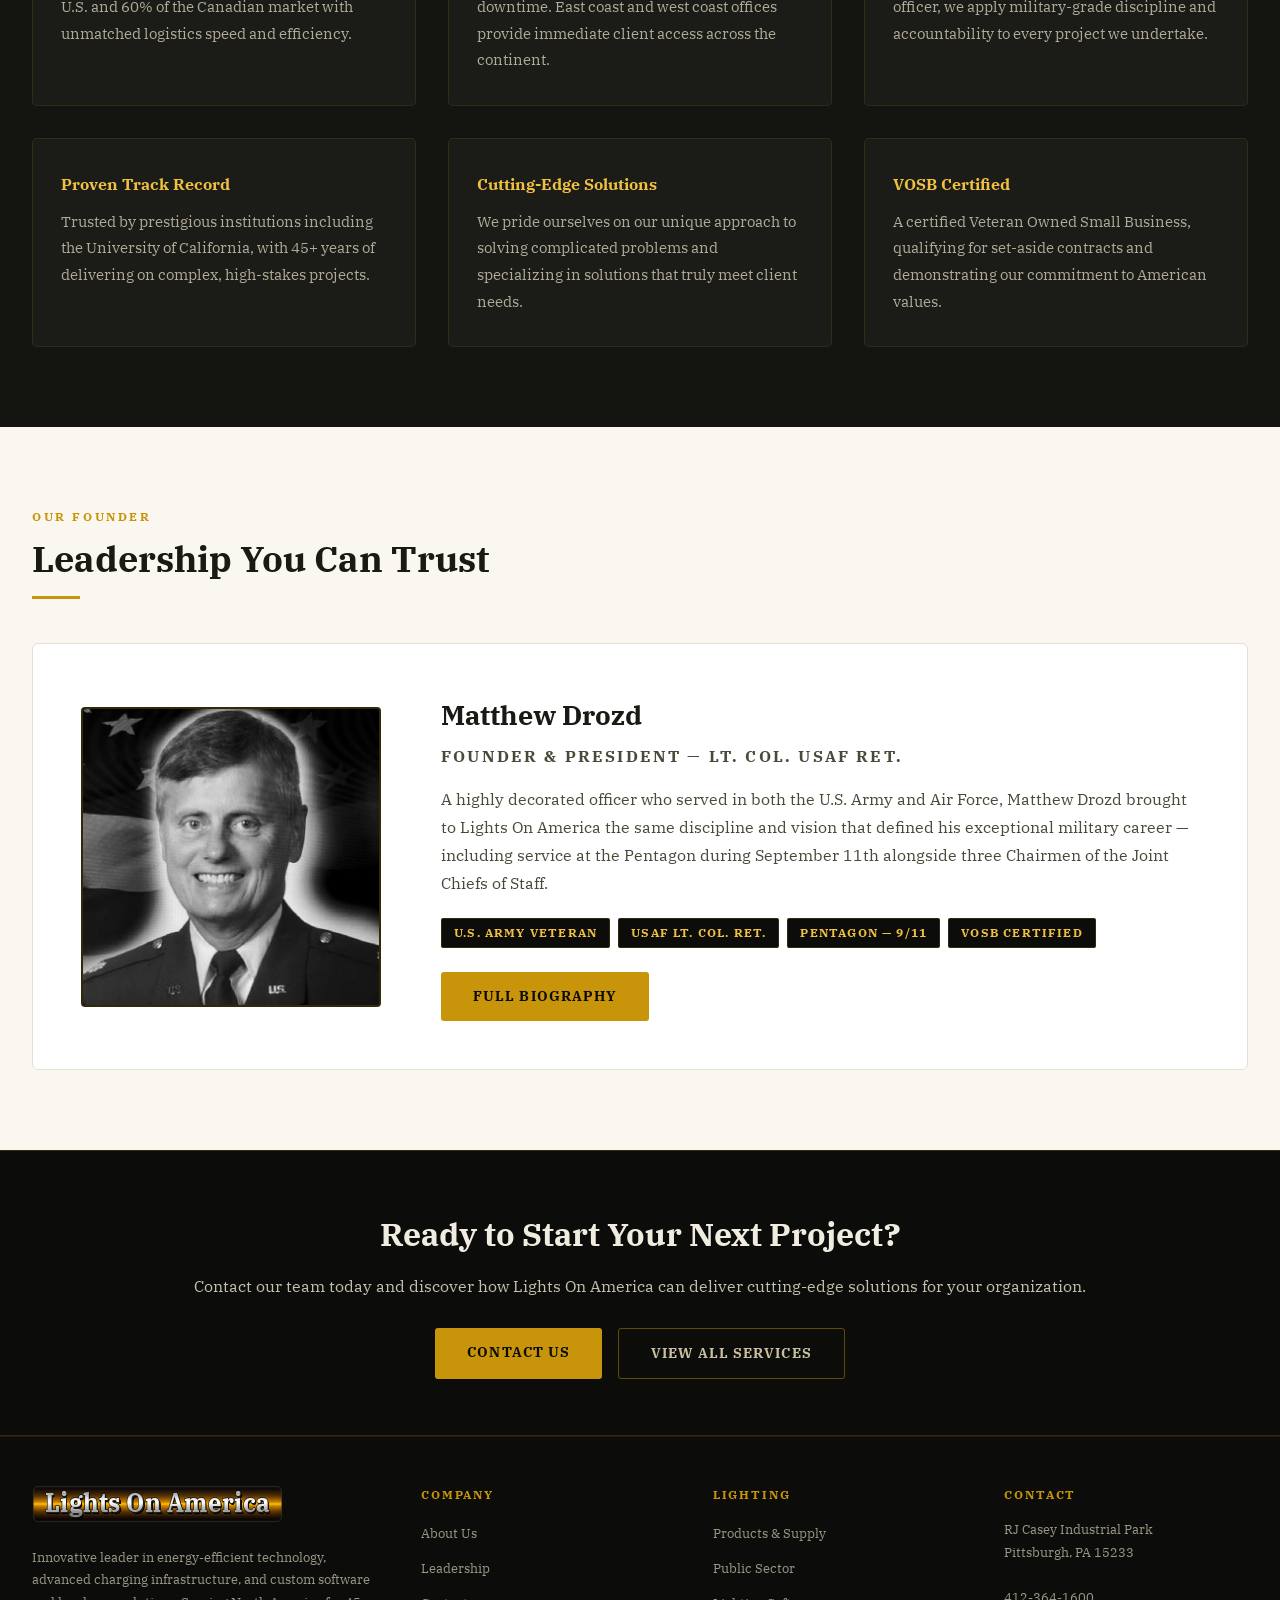
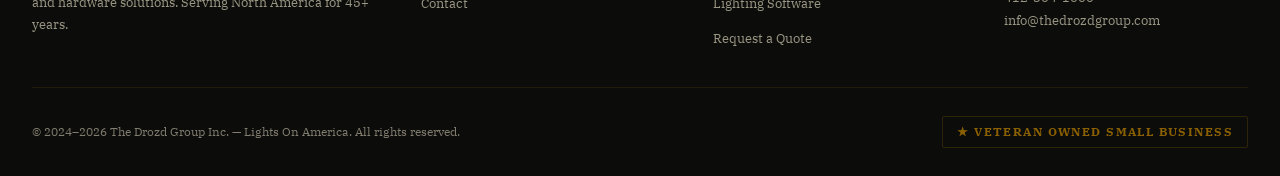
==== commit e48afb49: "Add Matt Drozd portrait (embedded) to leadership + home teaser Photo embedded as base64 data URI in " ====
--- a/index.html
+++ b/index.html
@@ -370,7 +370,7 @@
       <h2 class="section-title">Leadership You Can Trust</h2>
       <div class="gold-rule"></div>
       <div class="leader-teaser-grid">
-        <div class="leader-portrait">★</div>
+        <div class="leader-portrait"><img src="[data-uri]" alt="Matthew Drozd, Founder & President" style="width:100%;height:100%;object-fit:cover;object-position:center top;border-radius:inherit;display:block;"/></div>
         <div class="leader-teaser-text">
           <h3>Matthew Drozd</h3>
           <p class="leader-rank">Founder &amp; President — Lt. Col. USAF Ret.</p>
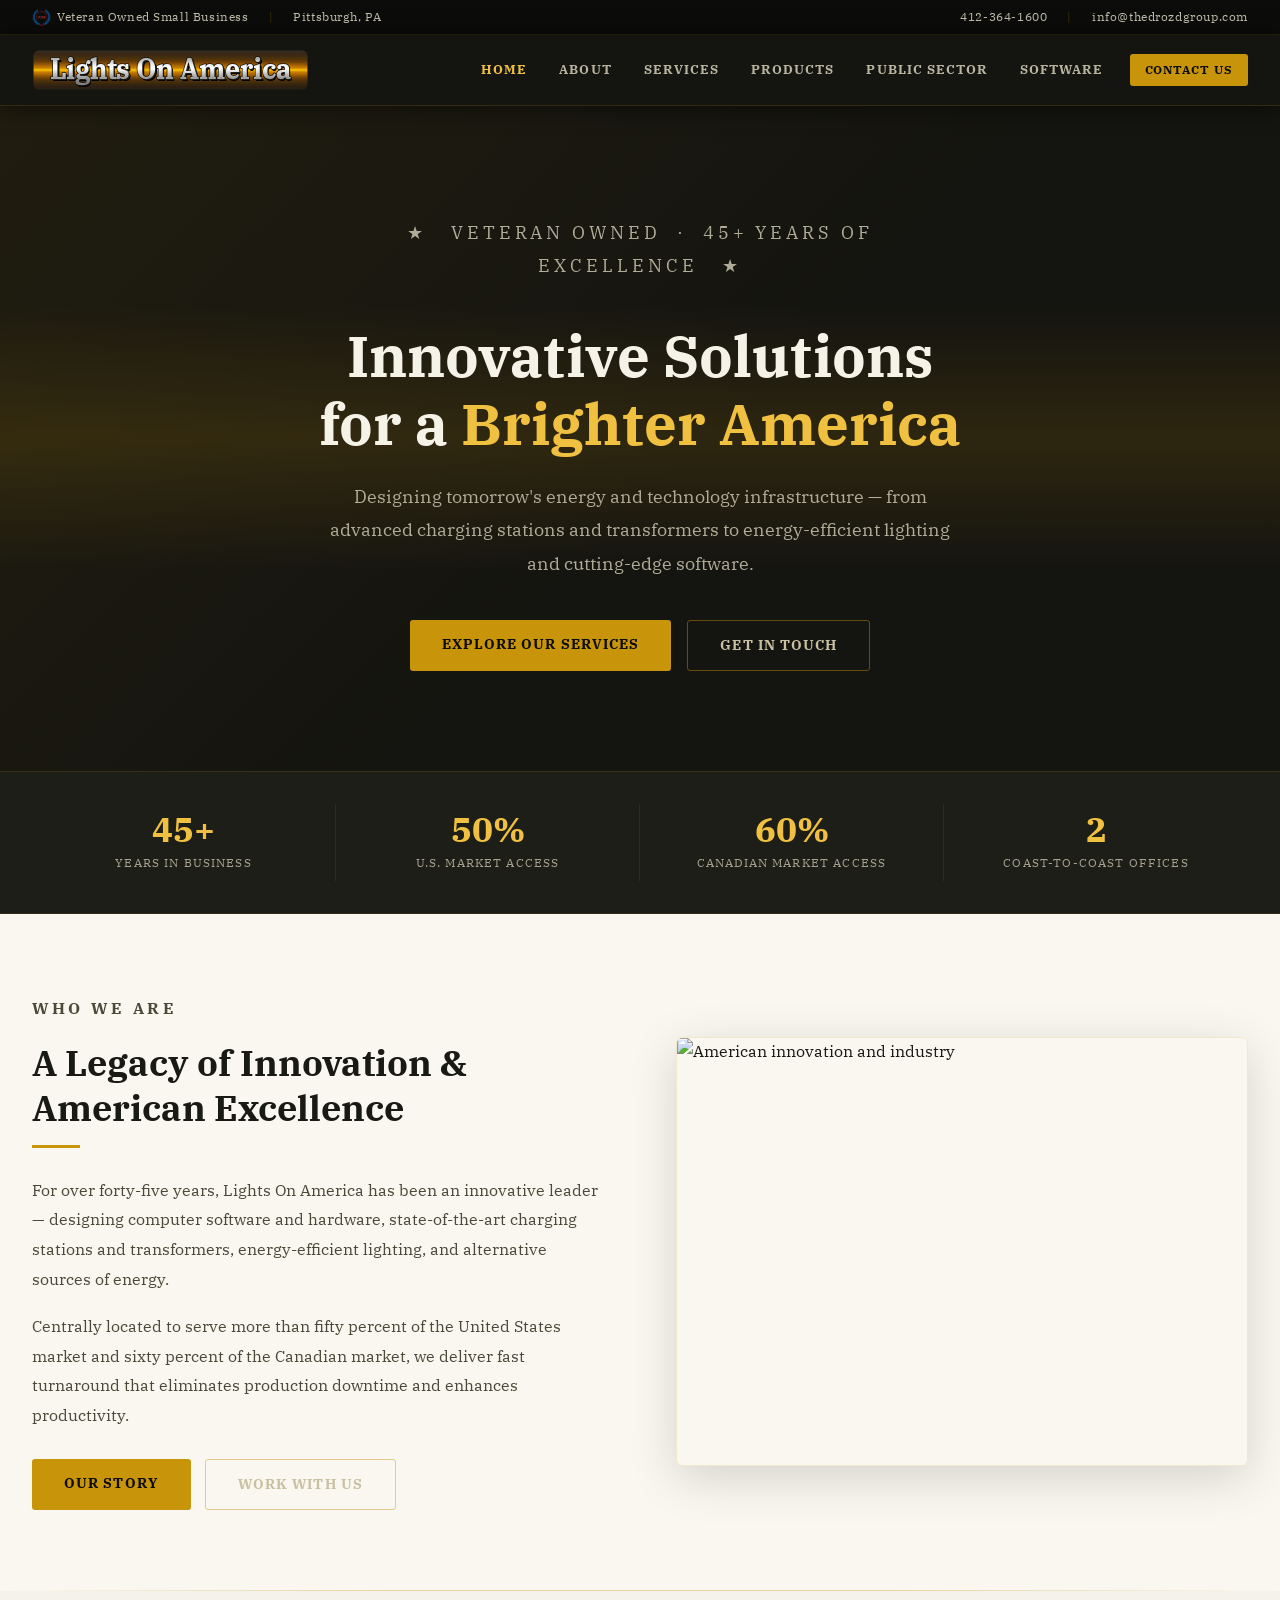
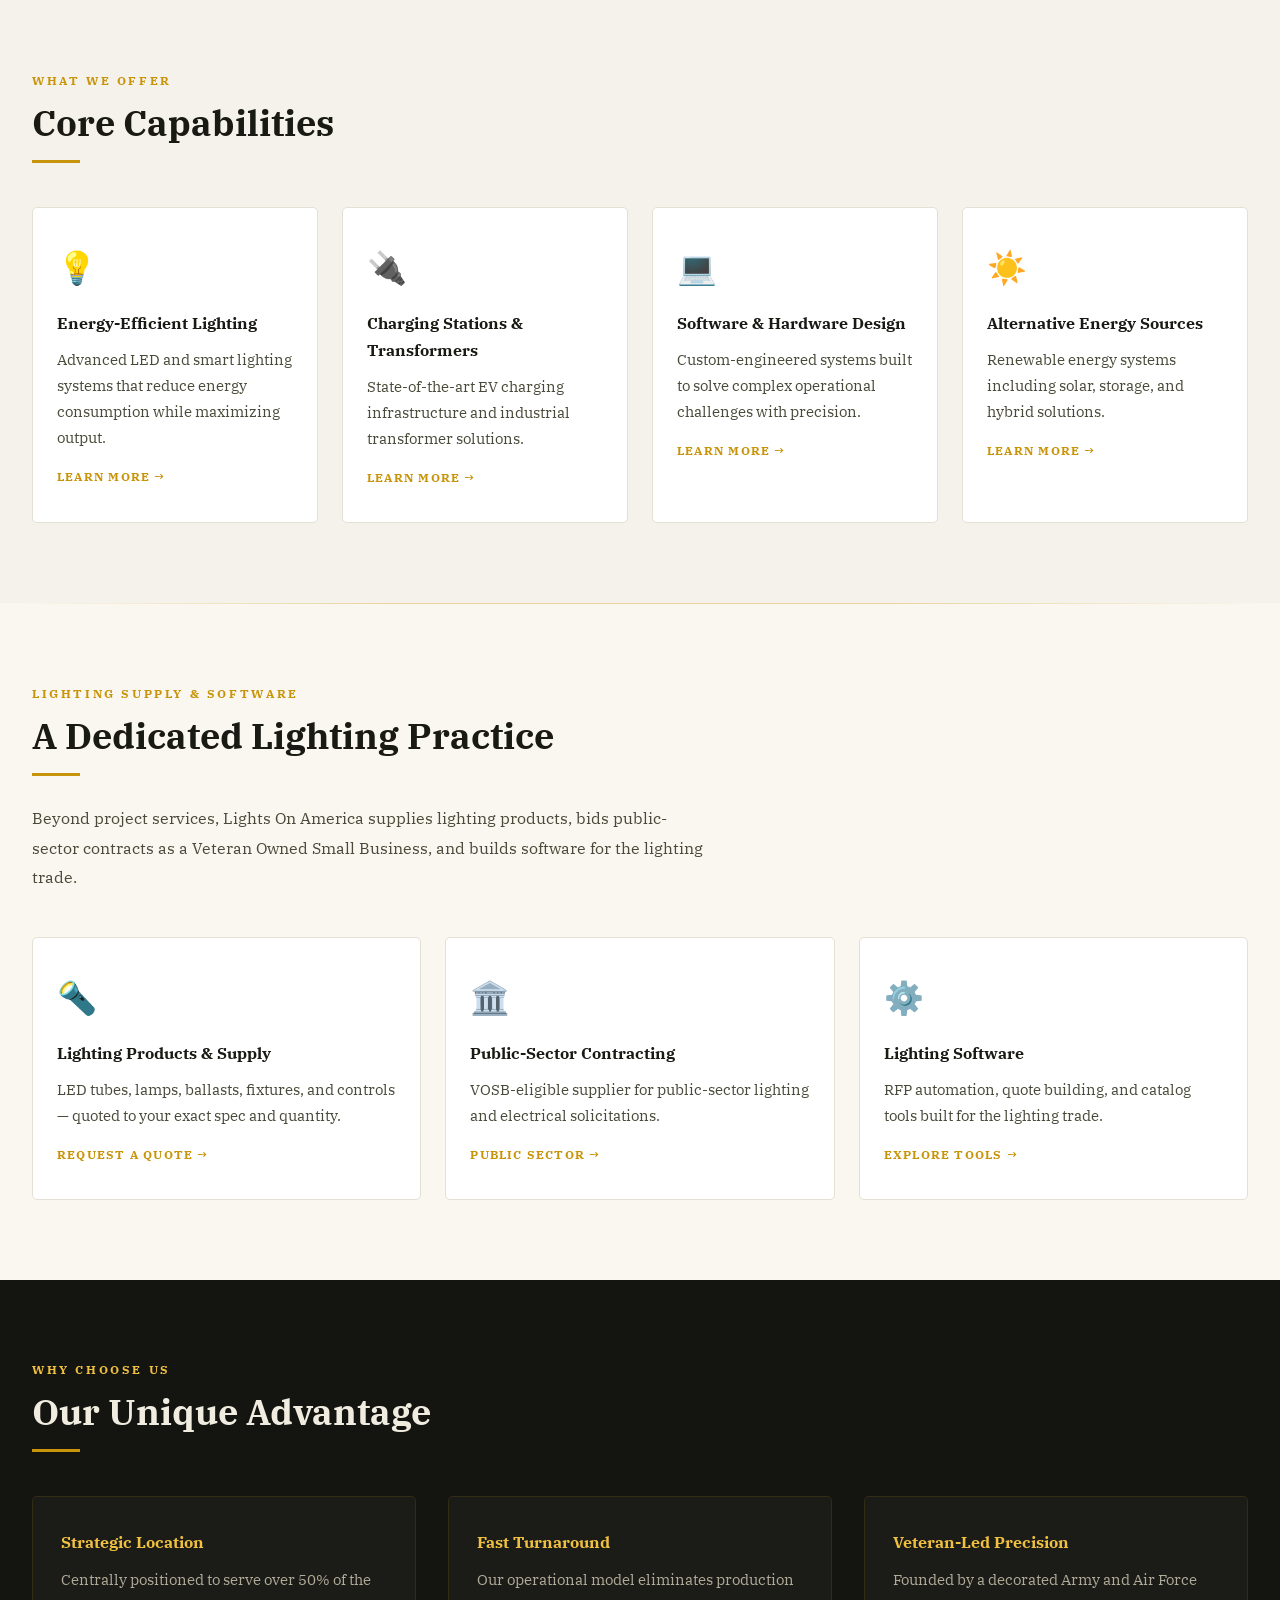
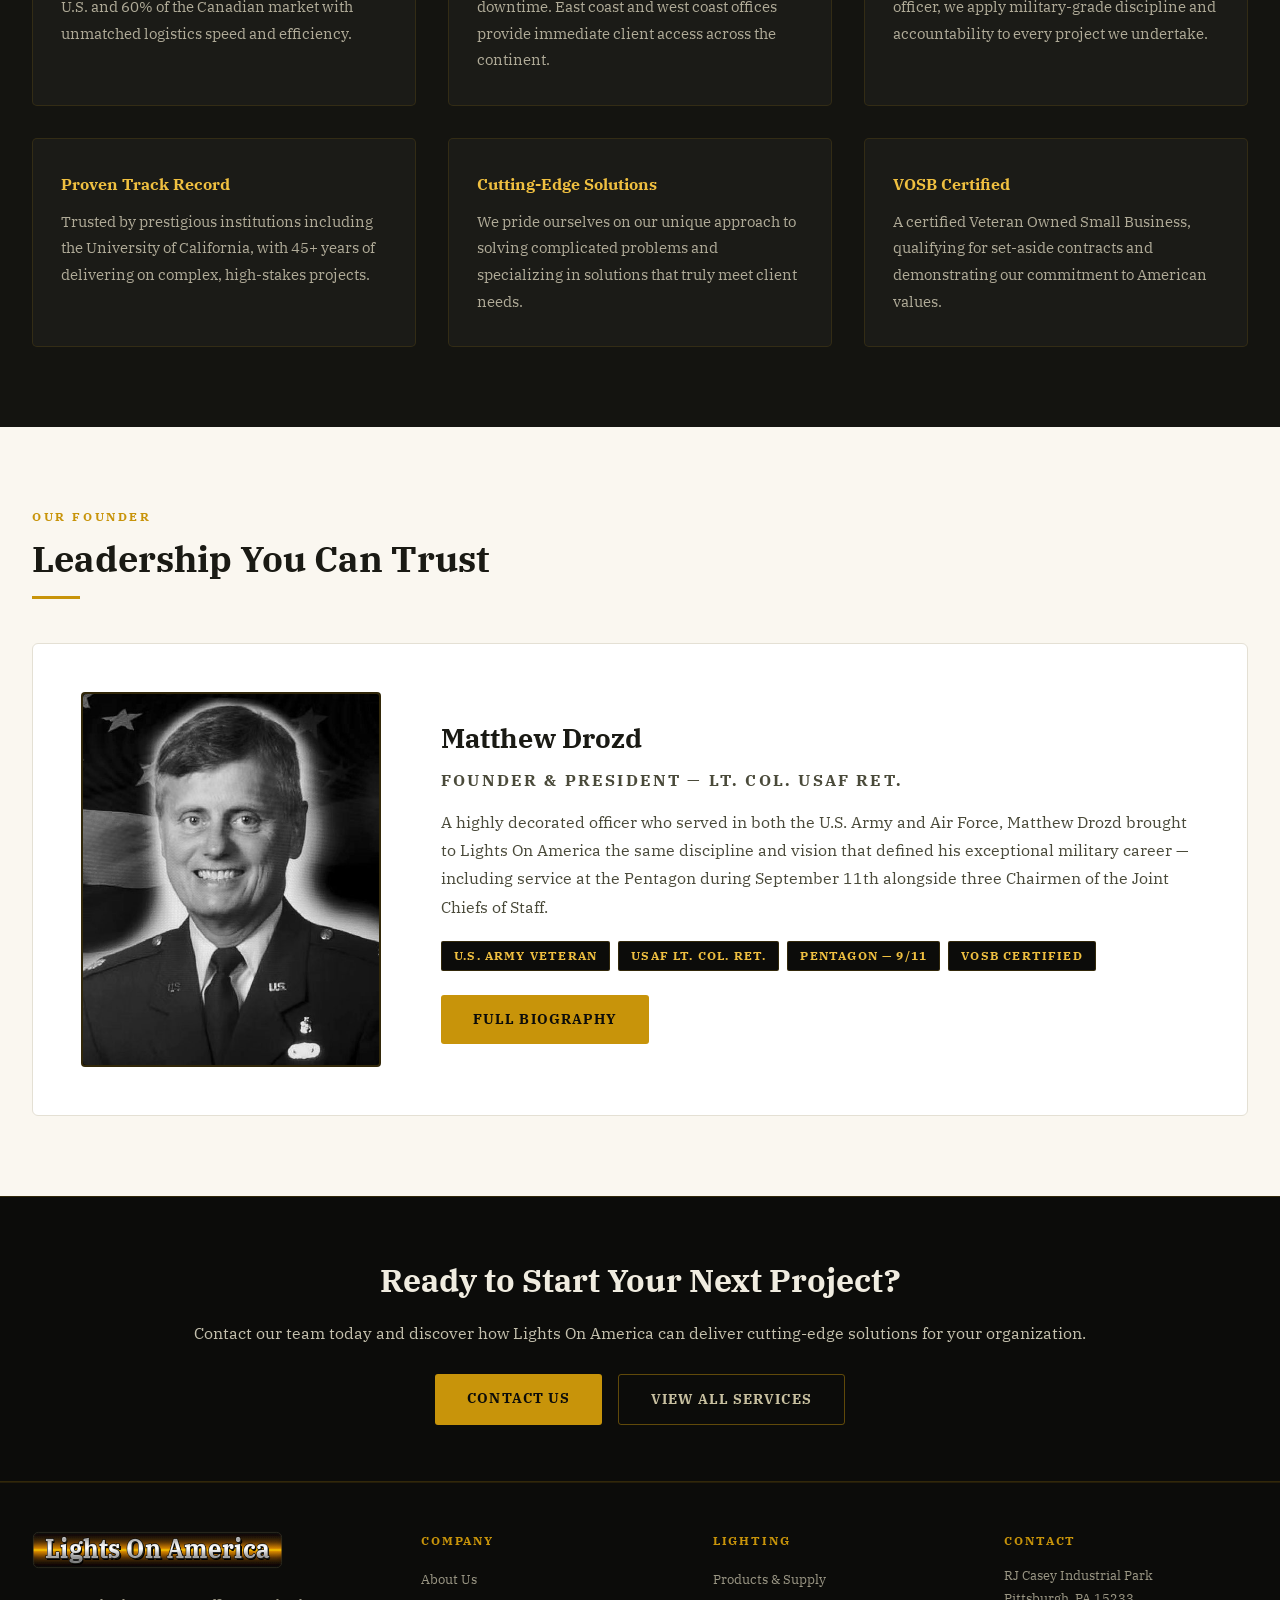
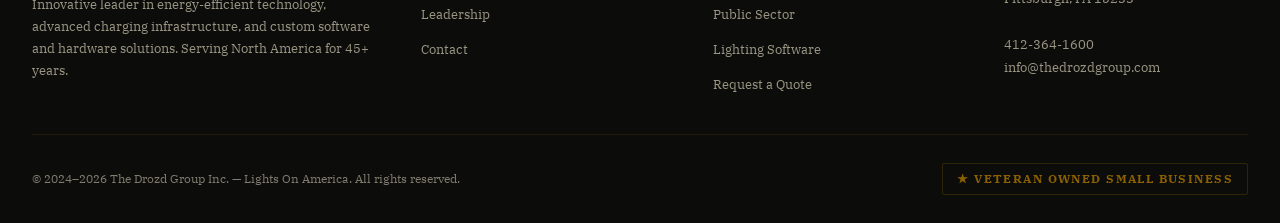
==== commit b01a15fa: "Leadership: use portrait-ratio photo frame; update Matt B&W crop - Swap the square portrait for a 4:" ====
--- a/index.html
+++ b/index.html
@@ -144,7 +144,8 @@
     .leader-portrait {
       background: var(--dark);
       border-radius: 4px;
-      aspect-ratio: 1;
+      aspect-ratio: 4 / 5;
+      overflow: hidden;
       display: flex;
       align-items: center;
       justify-content: center;
@@ -370,7 +371,7 @@
       <h2 class="section-title">Leadership You Can Trust</h2>
       <div class="gold-rule"></div>
       <div class="leader-teaser-grid">
-        <div class="leader-portrait"><img src="[data-uri]" alt="Matthew Drozd, Founder & President" style="width:100%;height:100%;object-fit:cover;object-position:center top;border-radius:inherit;display:block;"/></div>
+        <div class="leader-portrait"><img src="[data-uri]" alt="Matthew Drozd, Founder & President" style="width:100%;height:100%;object-fit:cover;object-position:center;border-radius:inherit;display:block;"/></div>
         <div class="leader-teaser-text">
           <h3>Matthew Drozd</h3>
           <p class="leader-rank">Founder &amp; President — Lt. Col. USAF Ret.</p>
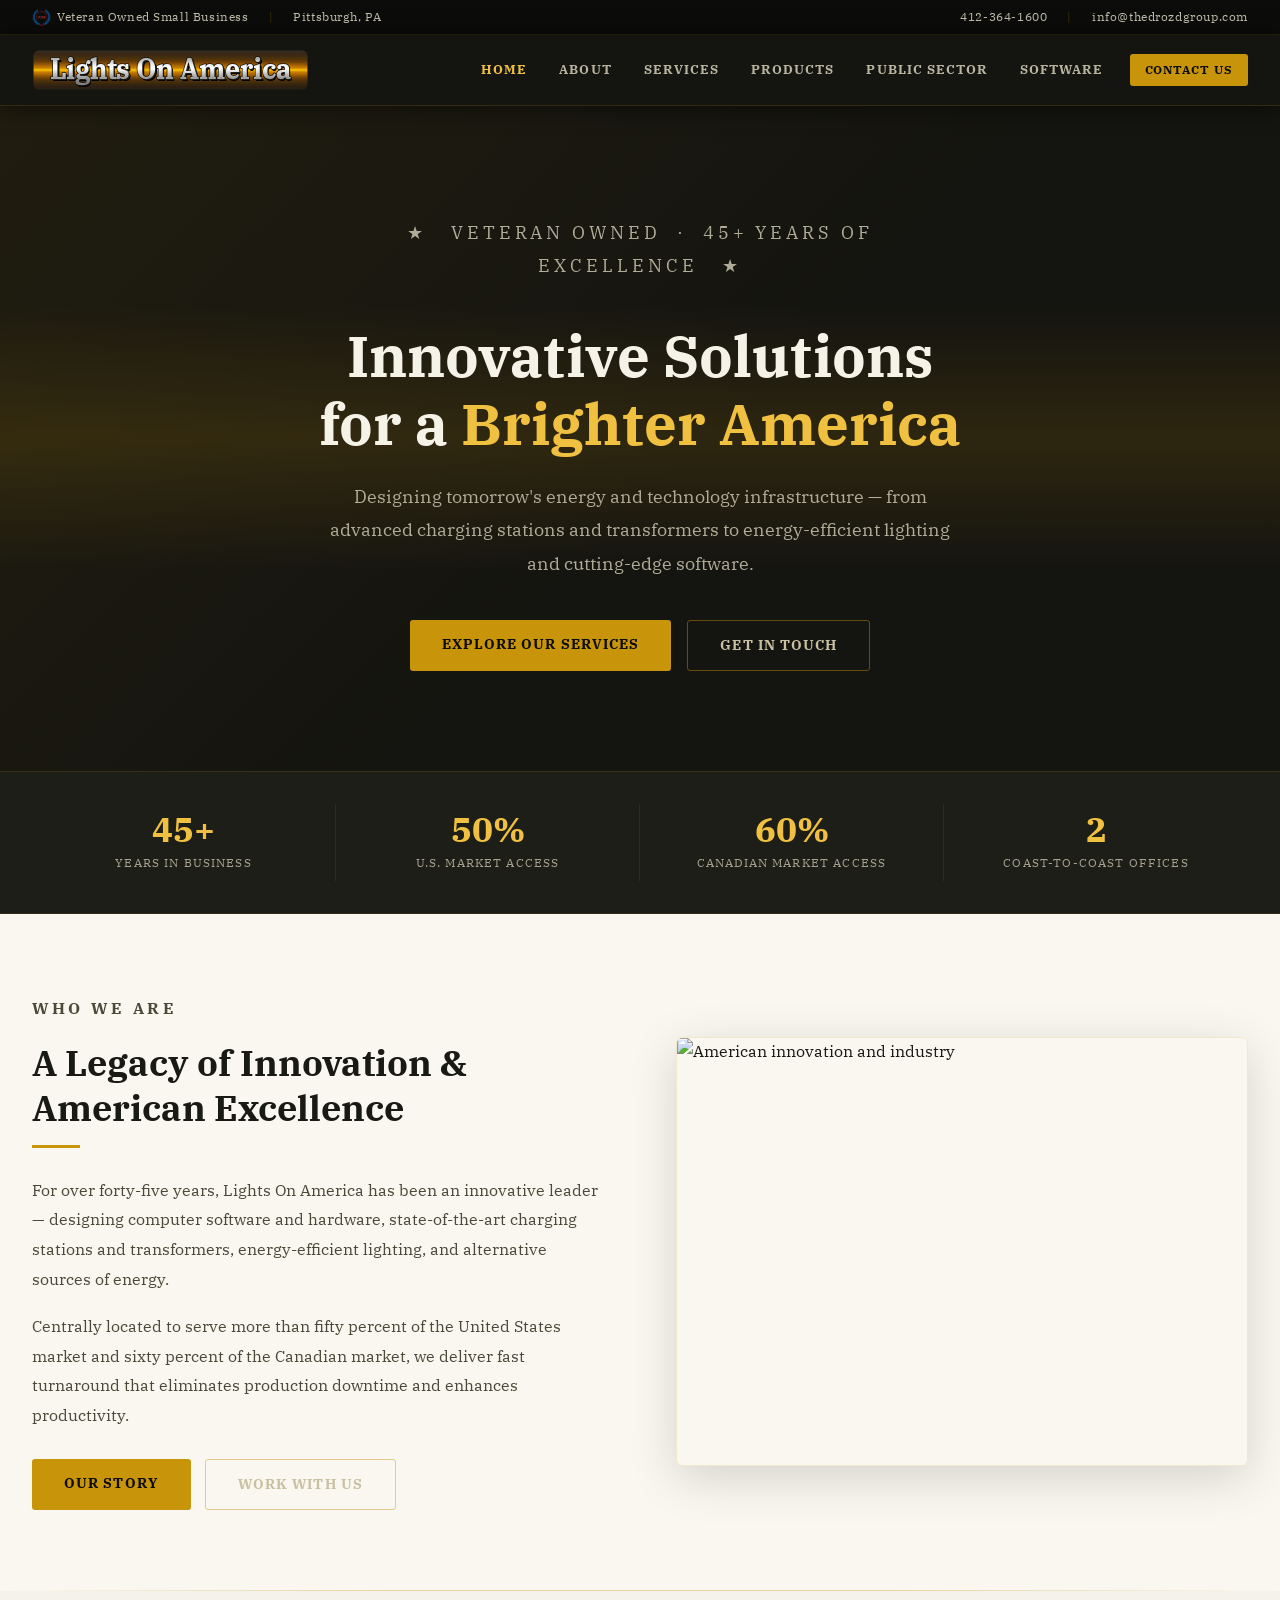
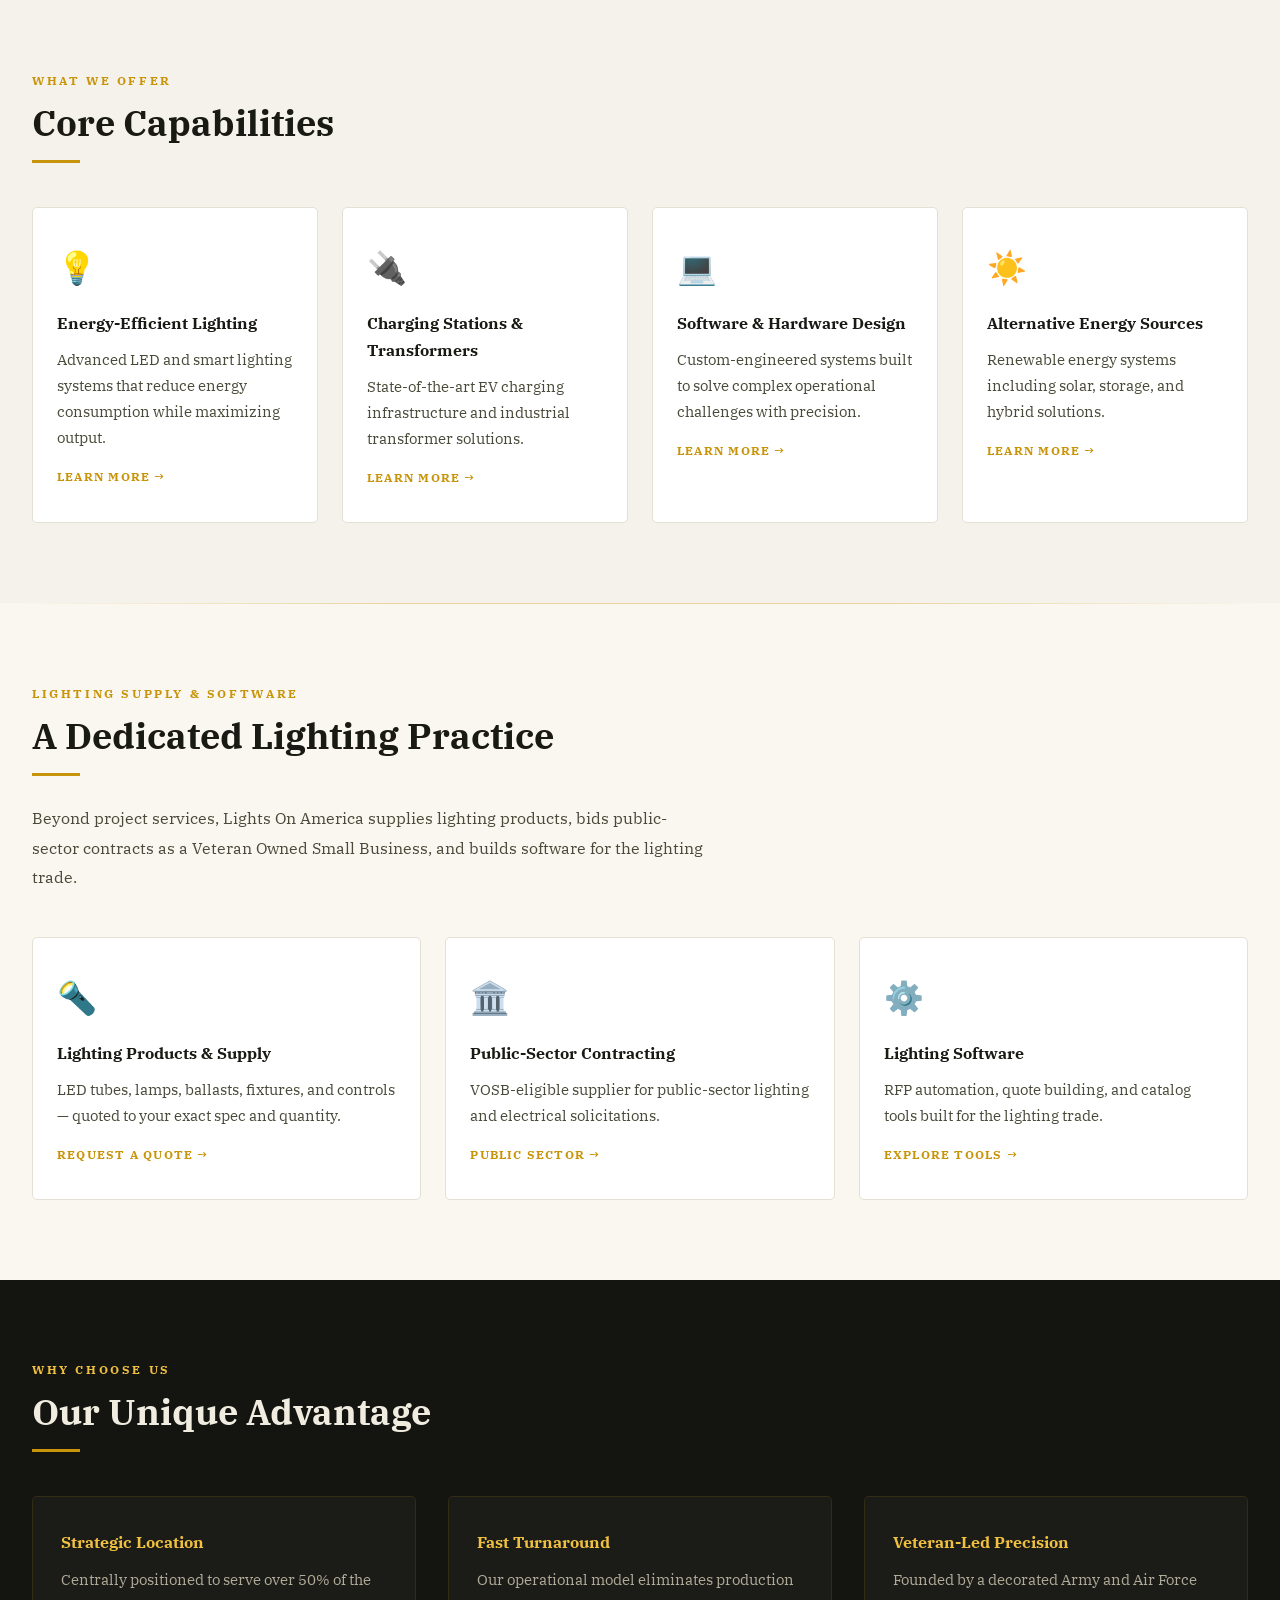
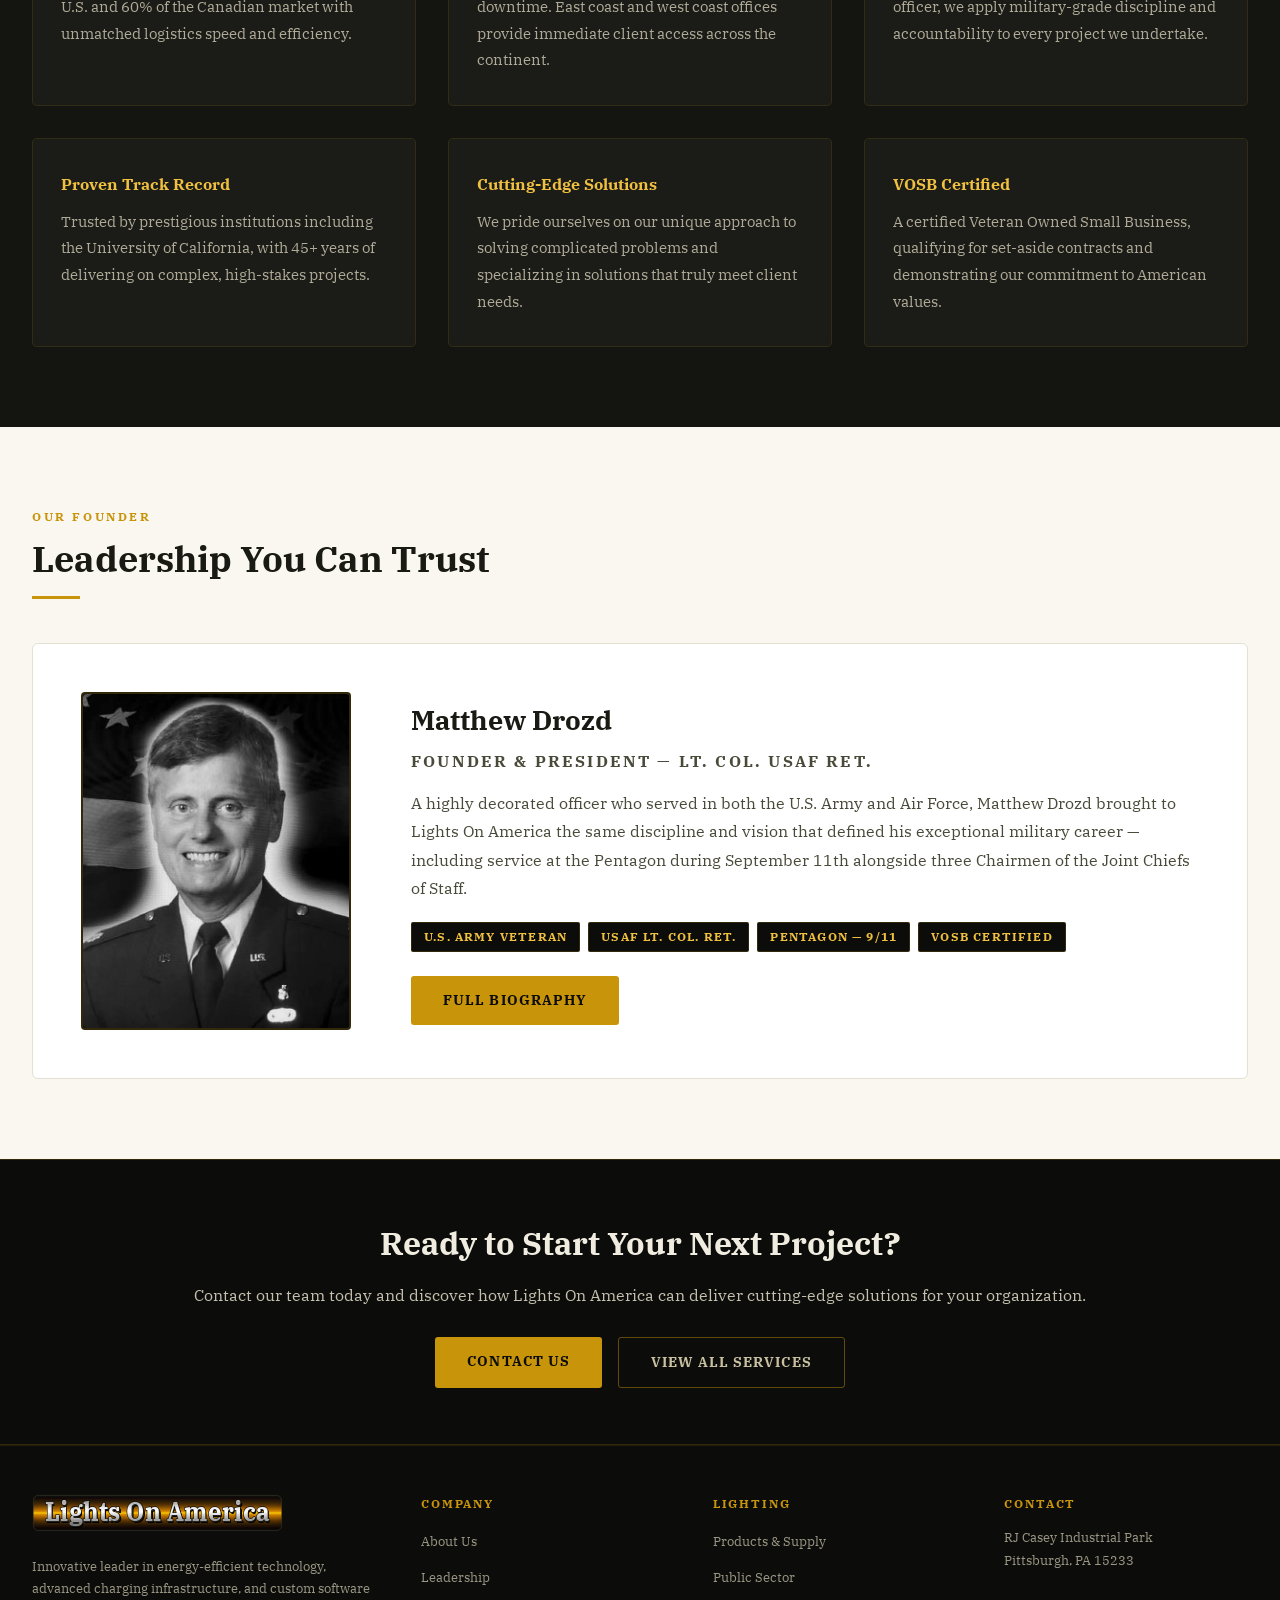
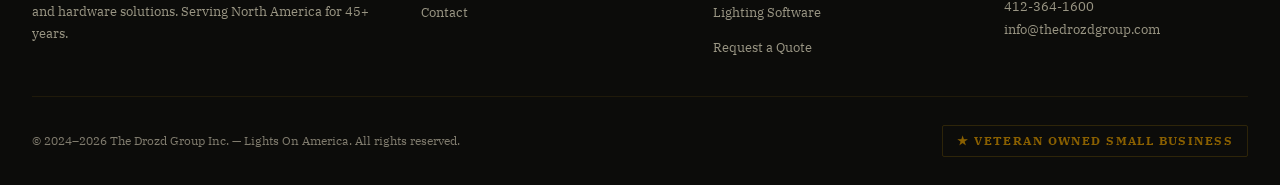
==== commit f02794b4: "Nav consistency + smaller founder portrait - Remove the extra "Leadership" item from the leadership " ====
--- a/index.html
+++ b/index.html
@@ -132,7 +132,7 @@
     .leader-teaser { background: var(--cream); }
     .leader-teaser-grid {
       display: grid;
-      grid-template-columns: 300px 1fr;
+      grid-template-columns: 270px 1fr;
       gap: 60px;
       align-items: center;
       background: white;
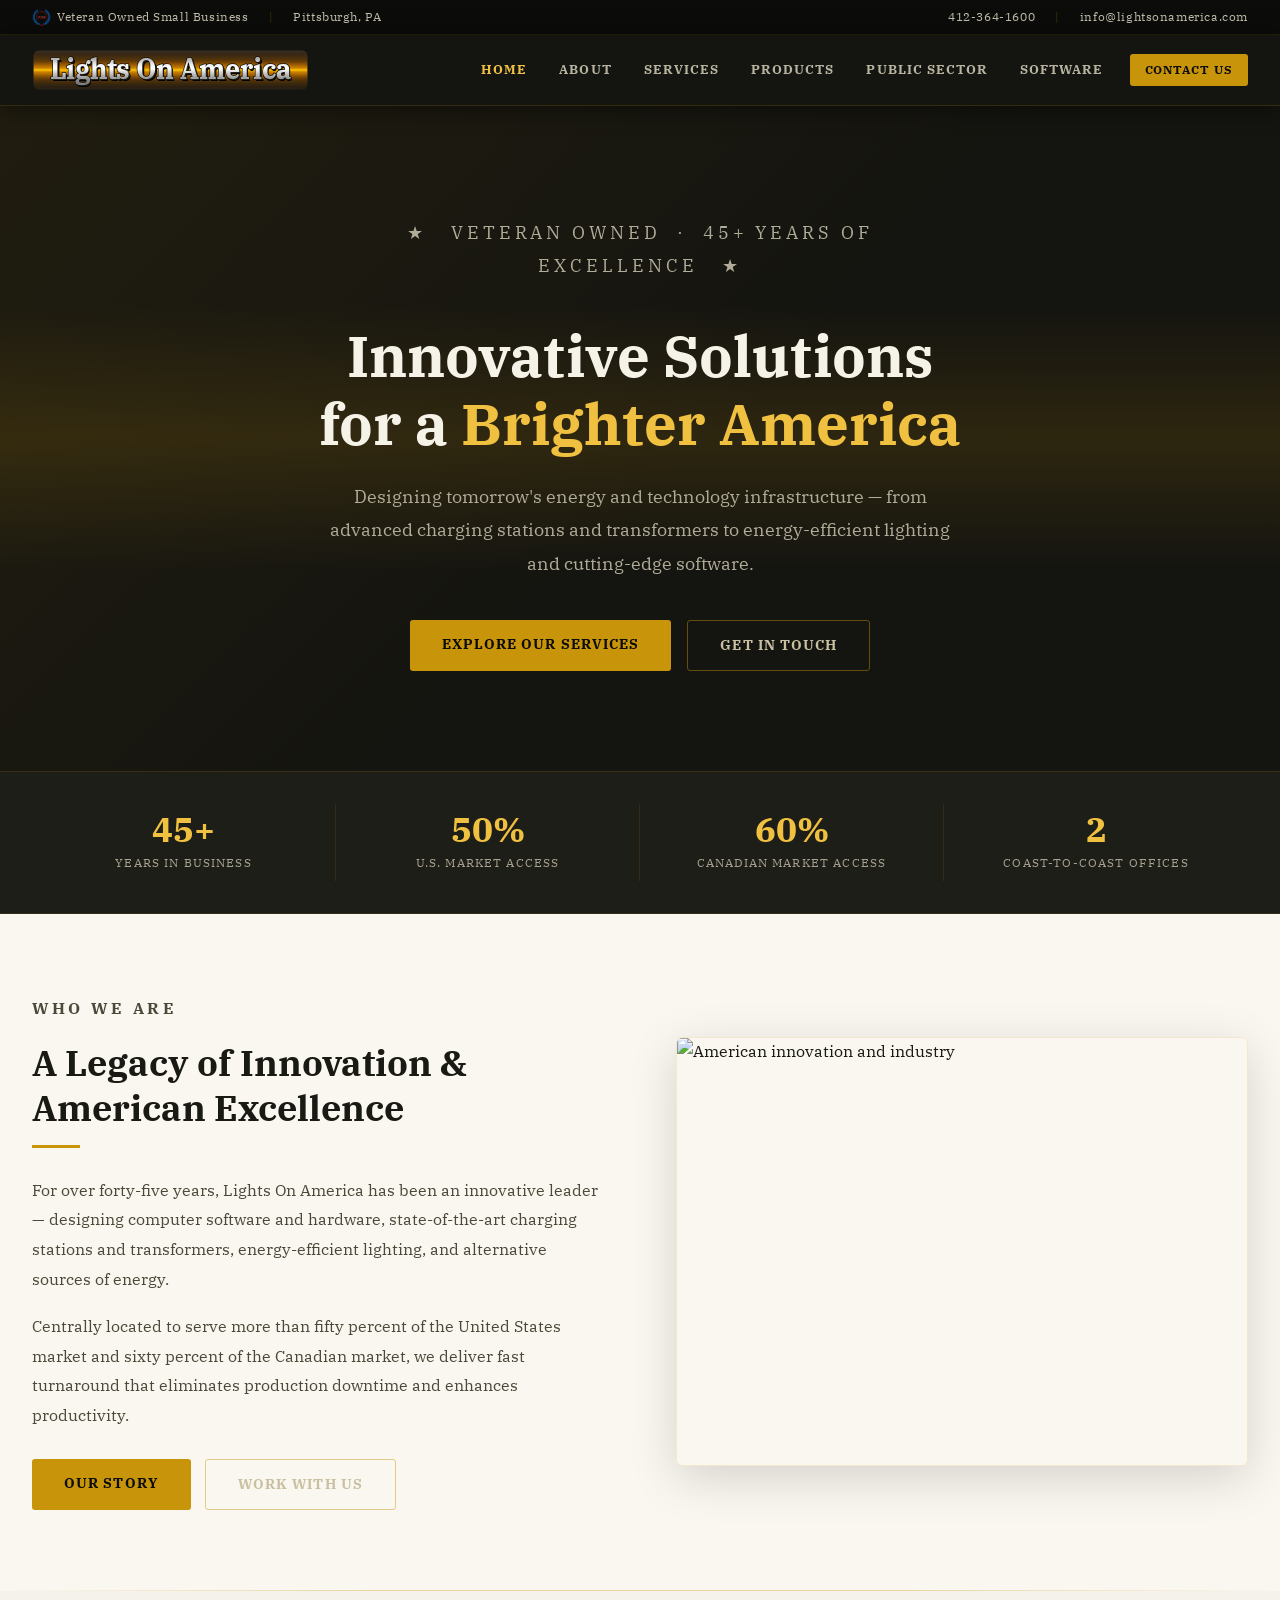
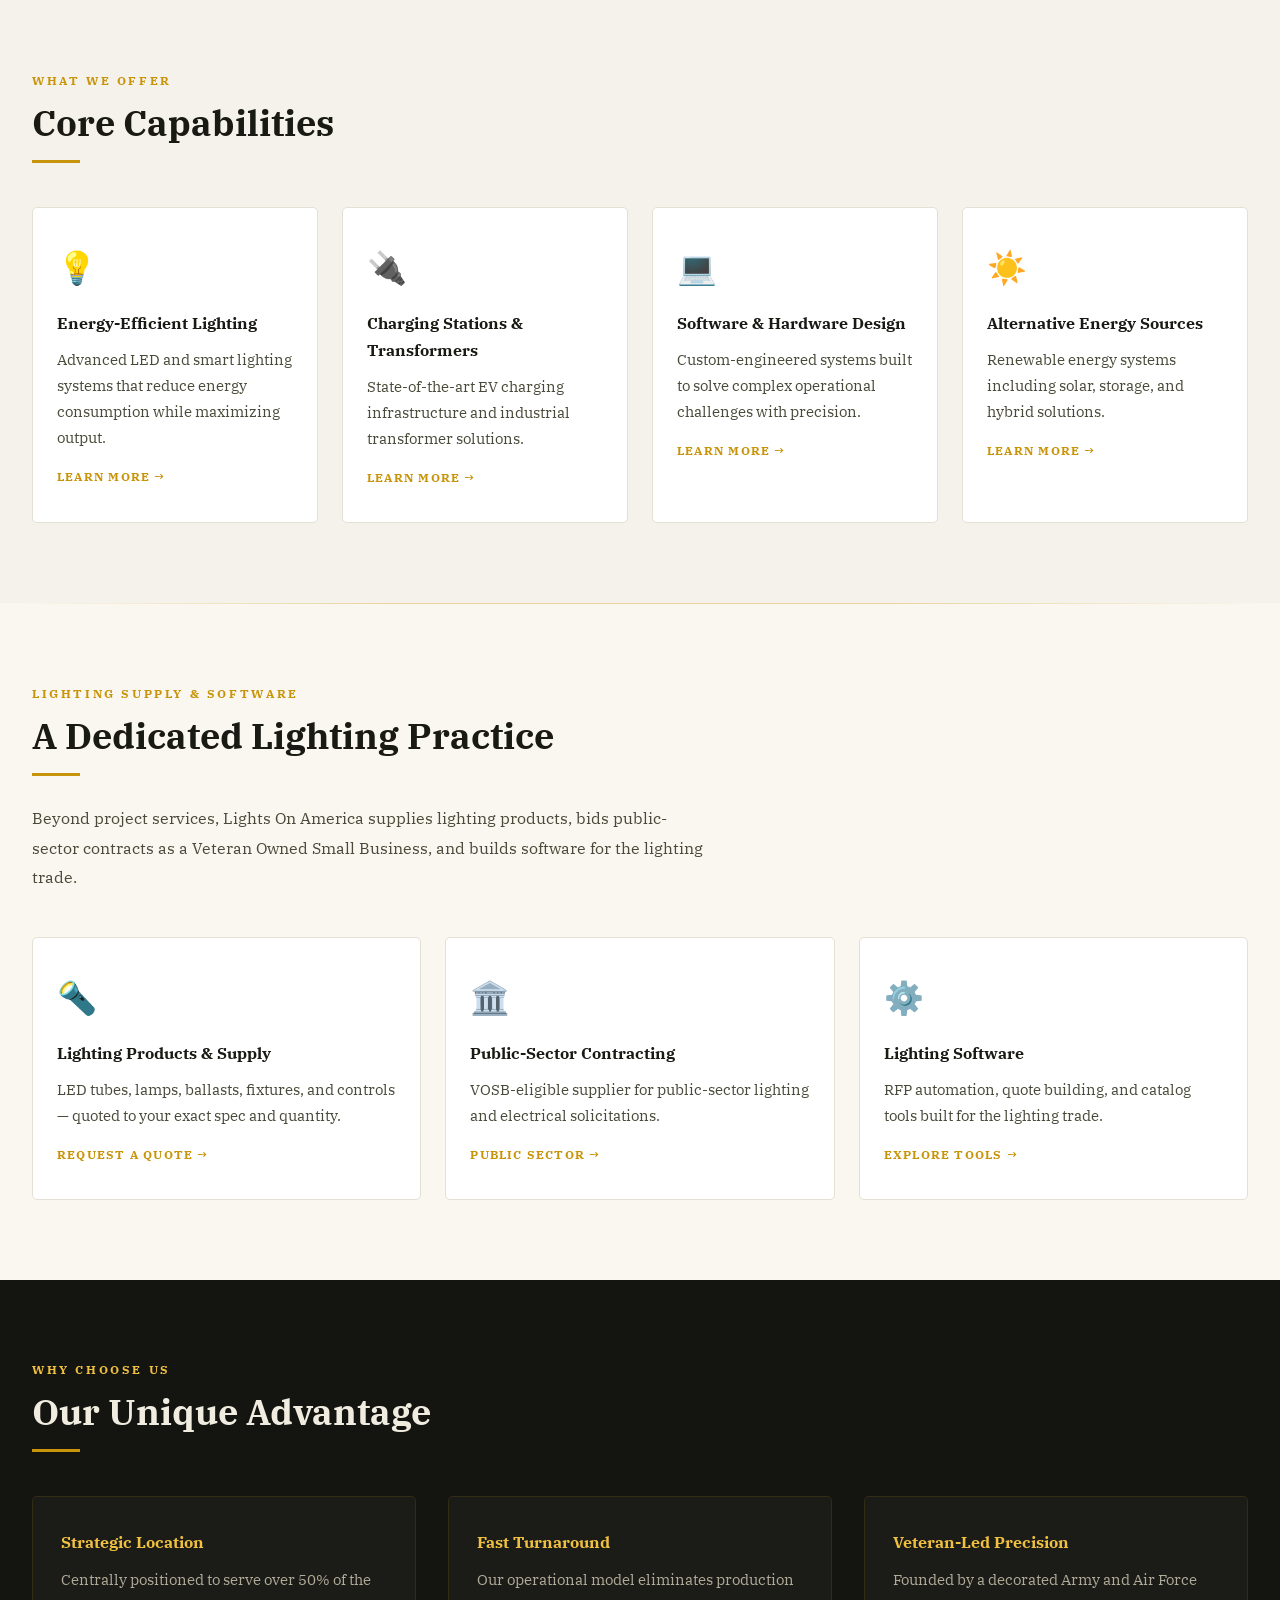
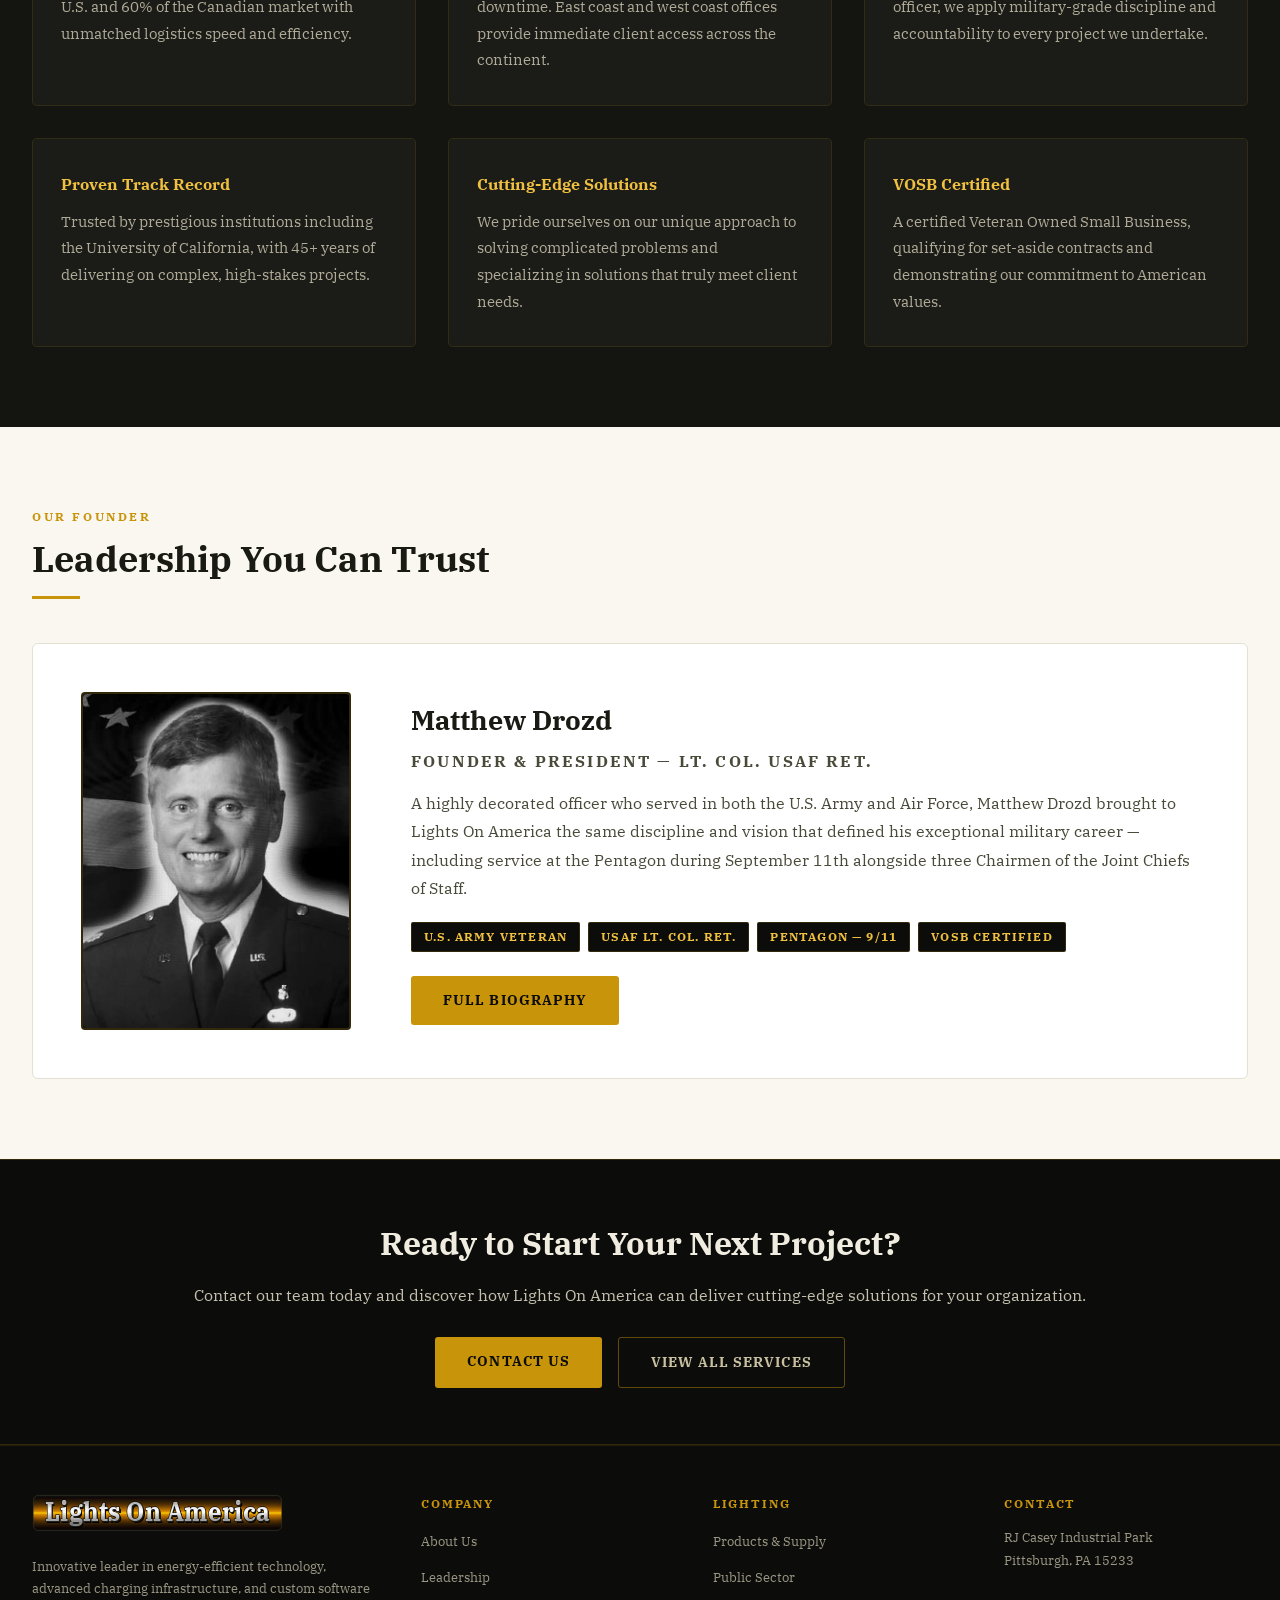
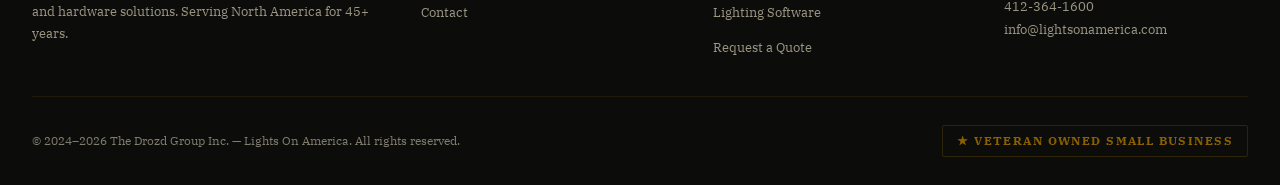
==== commit 601bc5fe: "Change contact email to info@lightsonamerica.com Replaces info@thedrozdgroup.com in the util bar and" ====
--- a/index.html
+++ b/index.html
@@ -201,7 +201,7 @@
       <div class="util-right">
         <a href="tel:4123641600">412-364-1600</a>
         <span class="util-divider">|</span>
-        <a href="mailto:info@thedrozdgroup.com">info@thedrozdgroup.com</a>
+        <a href="mailto:info@lightsonamerica.com">info@lightsonamerica.com</a>
       </div>
     </div>
   </div>
@@ -429,7 +429,7 @@
             RJ Casey Industrial Park<br/>
             Pittsburgh, PA 15233<br/><br/>
             <a href="tel:4123641600">412-364-1600</a><br/>
-            <a href="mailto:info@thedrozdgroup.com">info@thedrozdgroup.com</a>
+            <a href="mailto:info@lightsonamerica.com">info@lightsonamerica.com</a>
           </address>
         </div>
       </div>
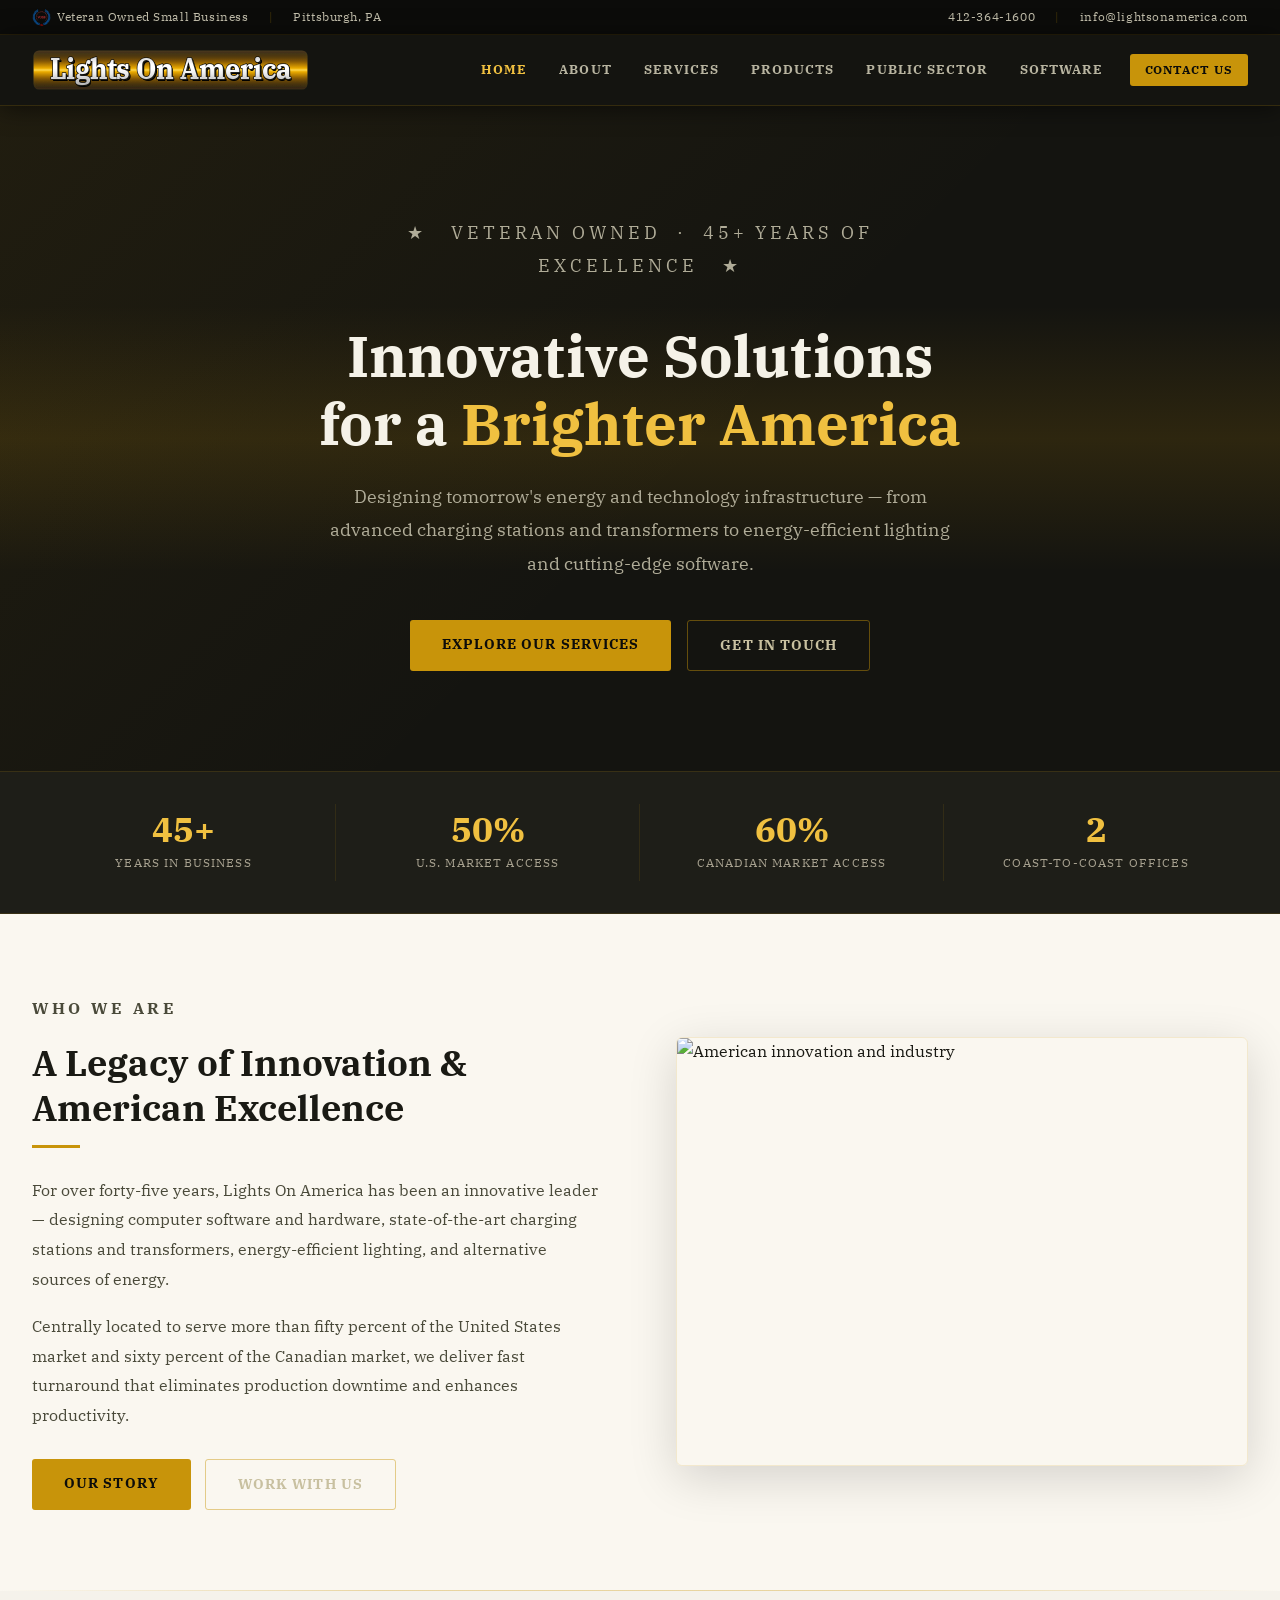
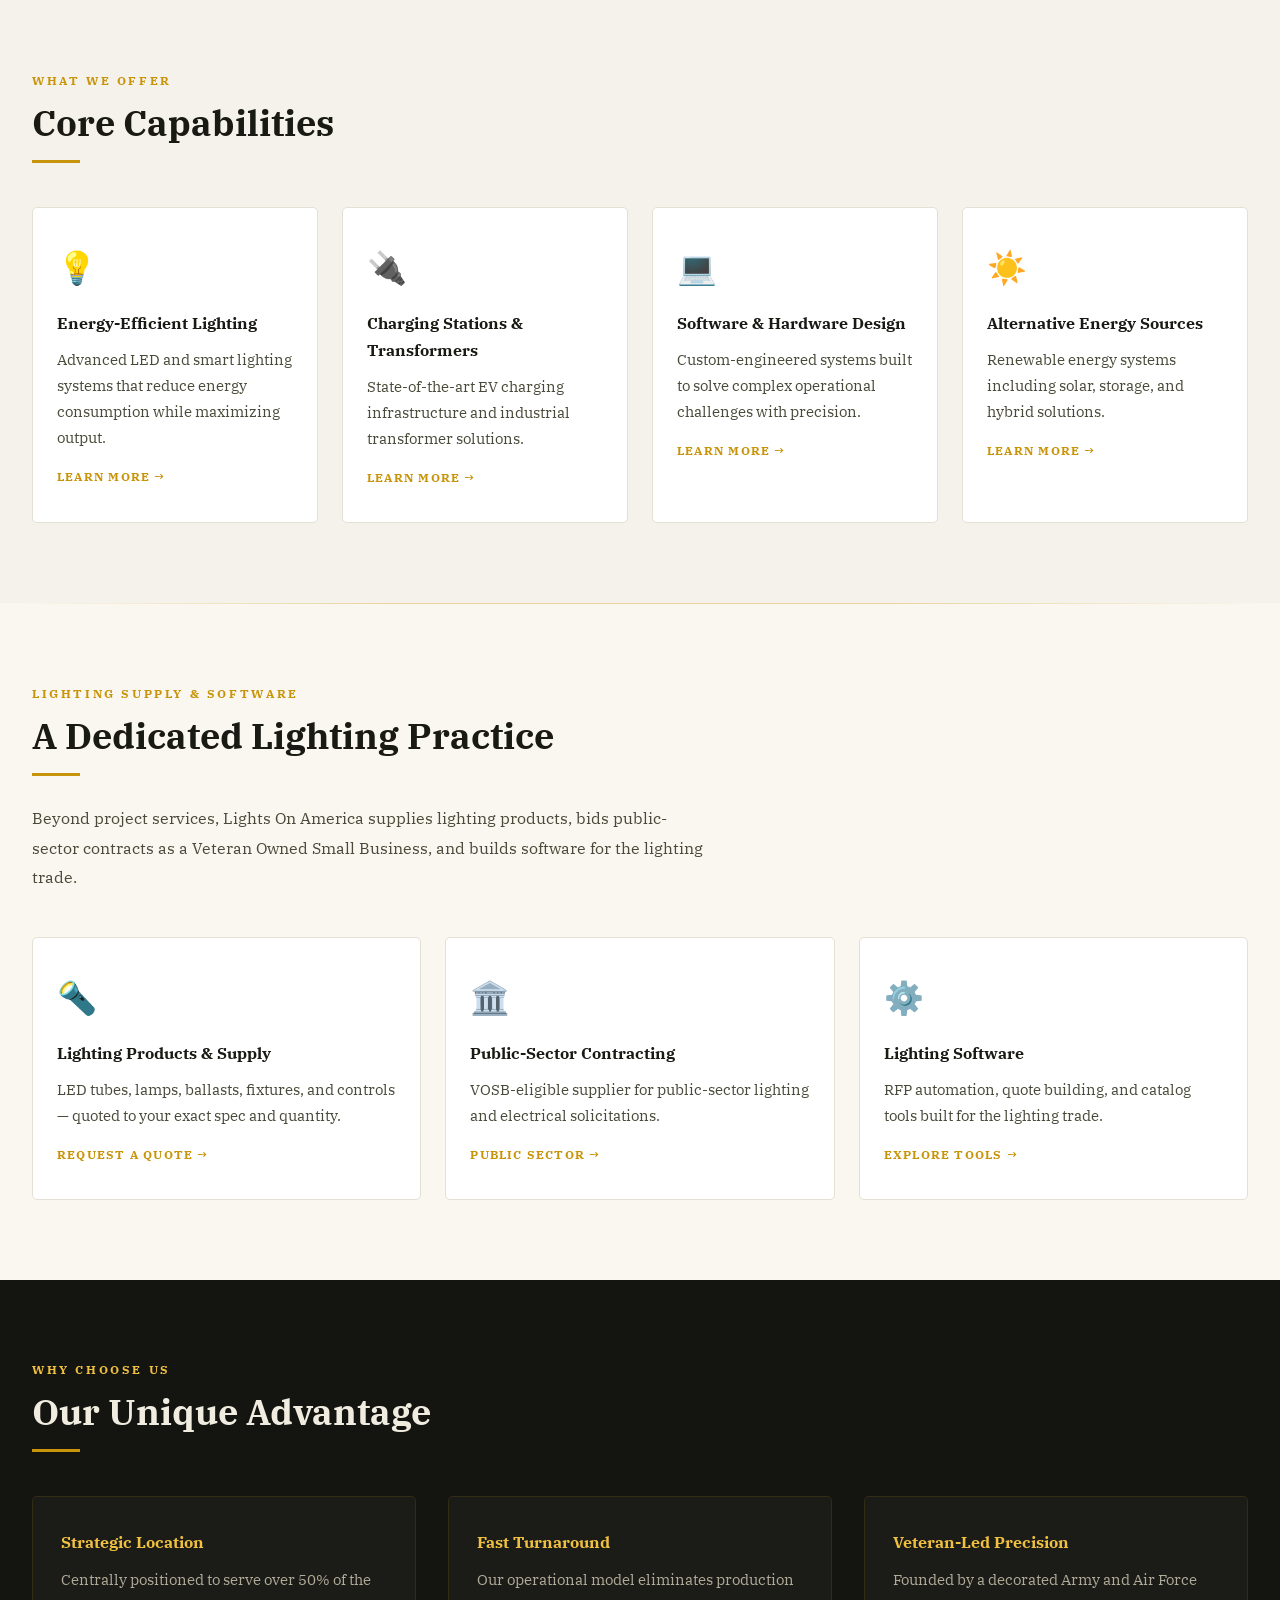
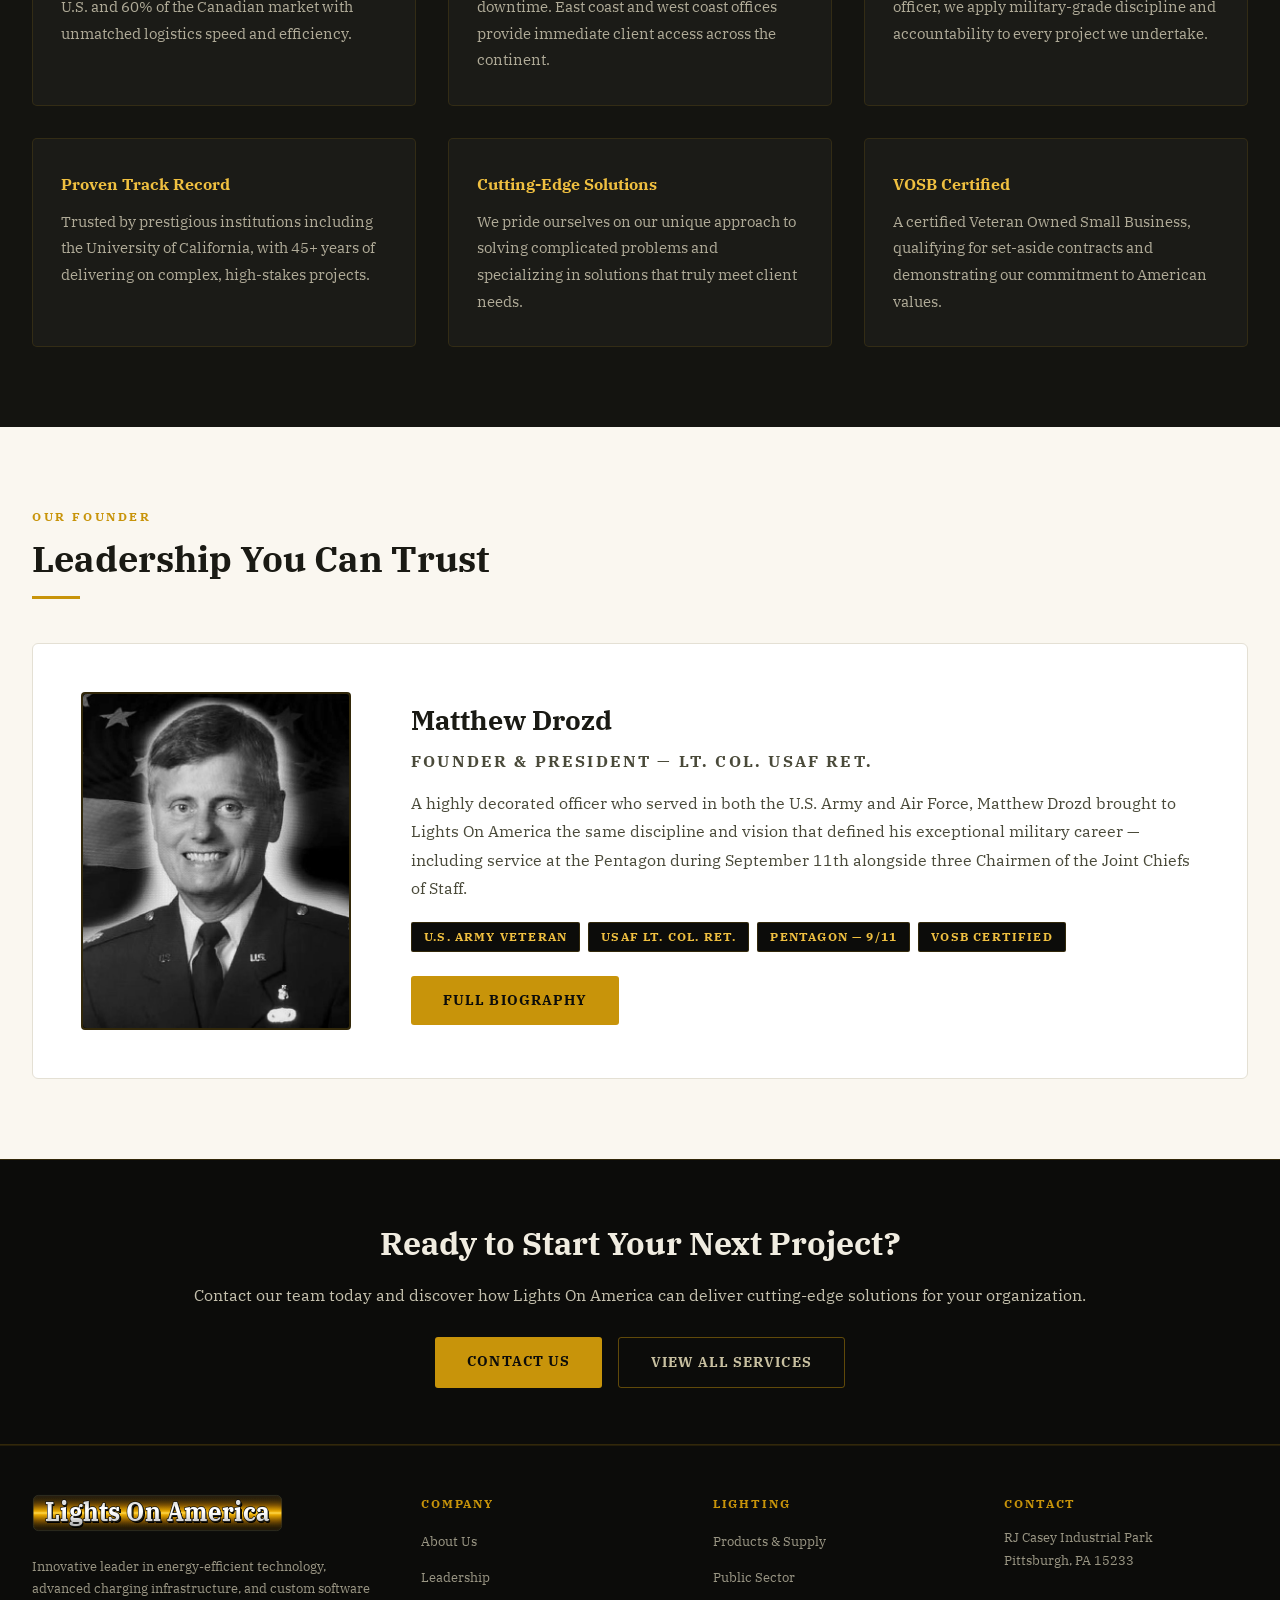
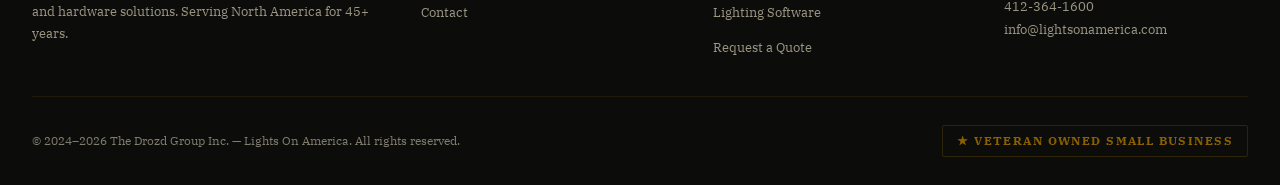
==== commit 0784c448: "Rename logo.svg to logo-light.svg for clarity alongside logo-header.svg Both wordmark variants now h" ====
--- a/index.html
+++ b/index.html
@@ -403,7 +403,7 @@
     <div class="footer-inner">
       <div class="footer-top">
         <div>
-          <img src="logo.svg" alt="Lights On America" class="footer-logo"/>
+          <img src="logo-light.svg" alt="Lights On America" class="footer-logo"/>
           <p class="footer-about">Innovative leader in energy-efficient technology, advanced charging infrastructure, and custom software and hardware solutions. Serving North America for 45+ years.</p>
         </div>
         <div class="footer-col">
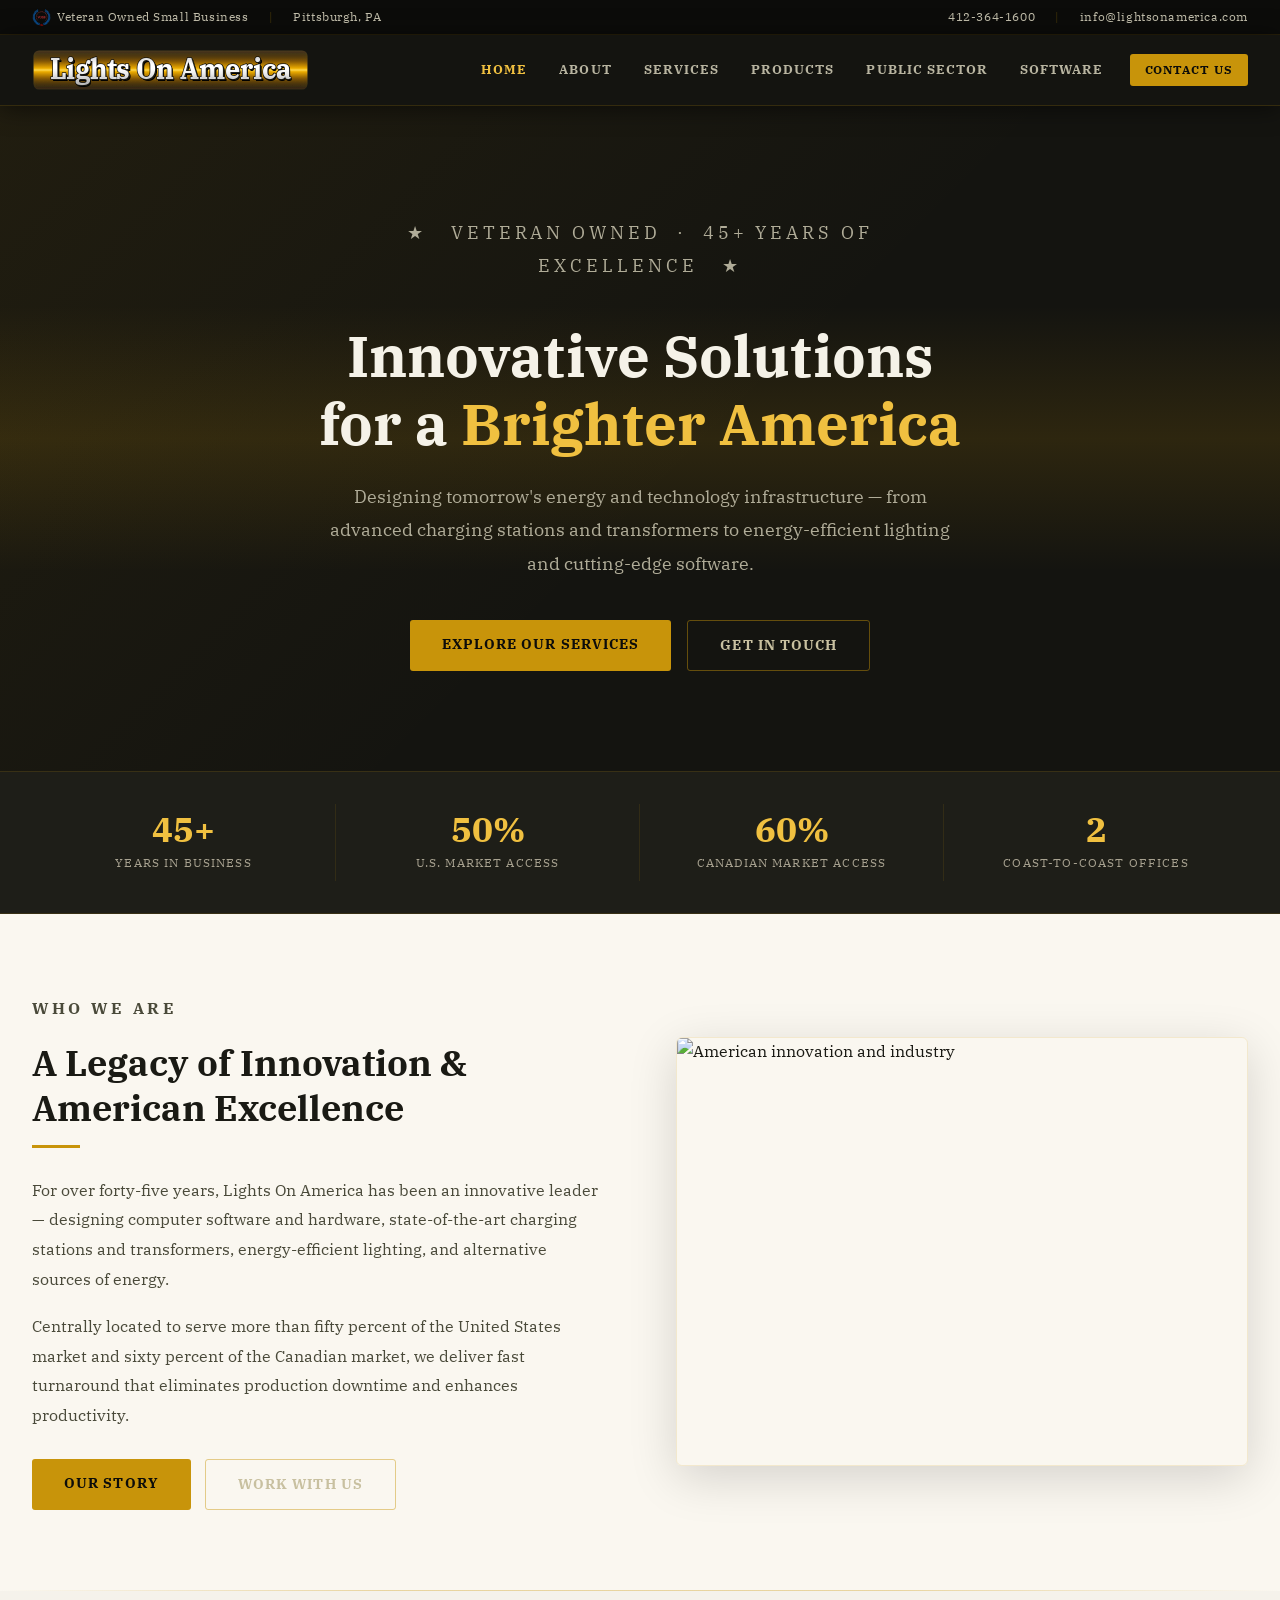
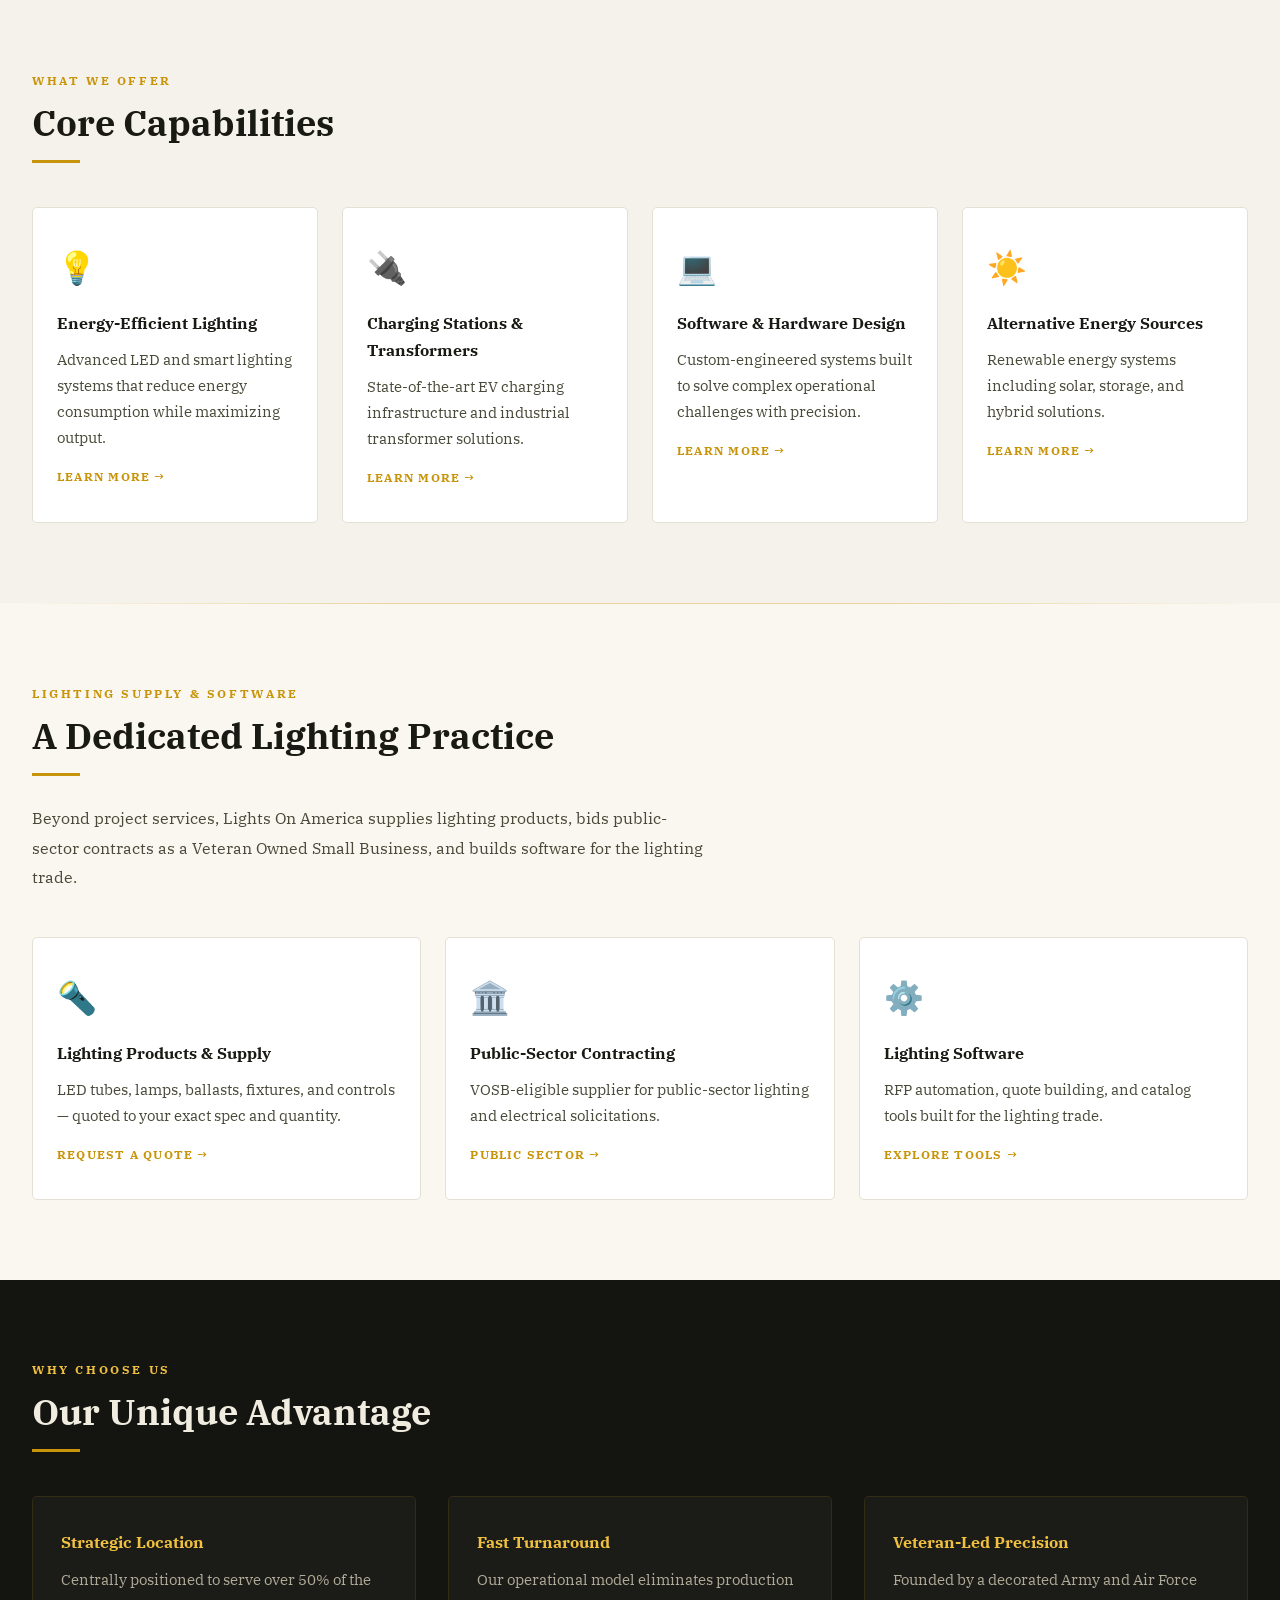
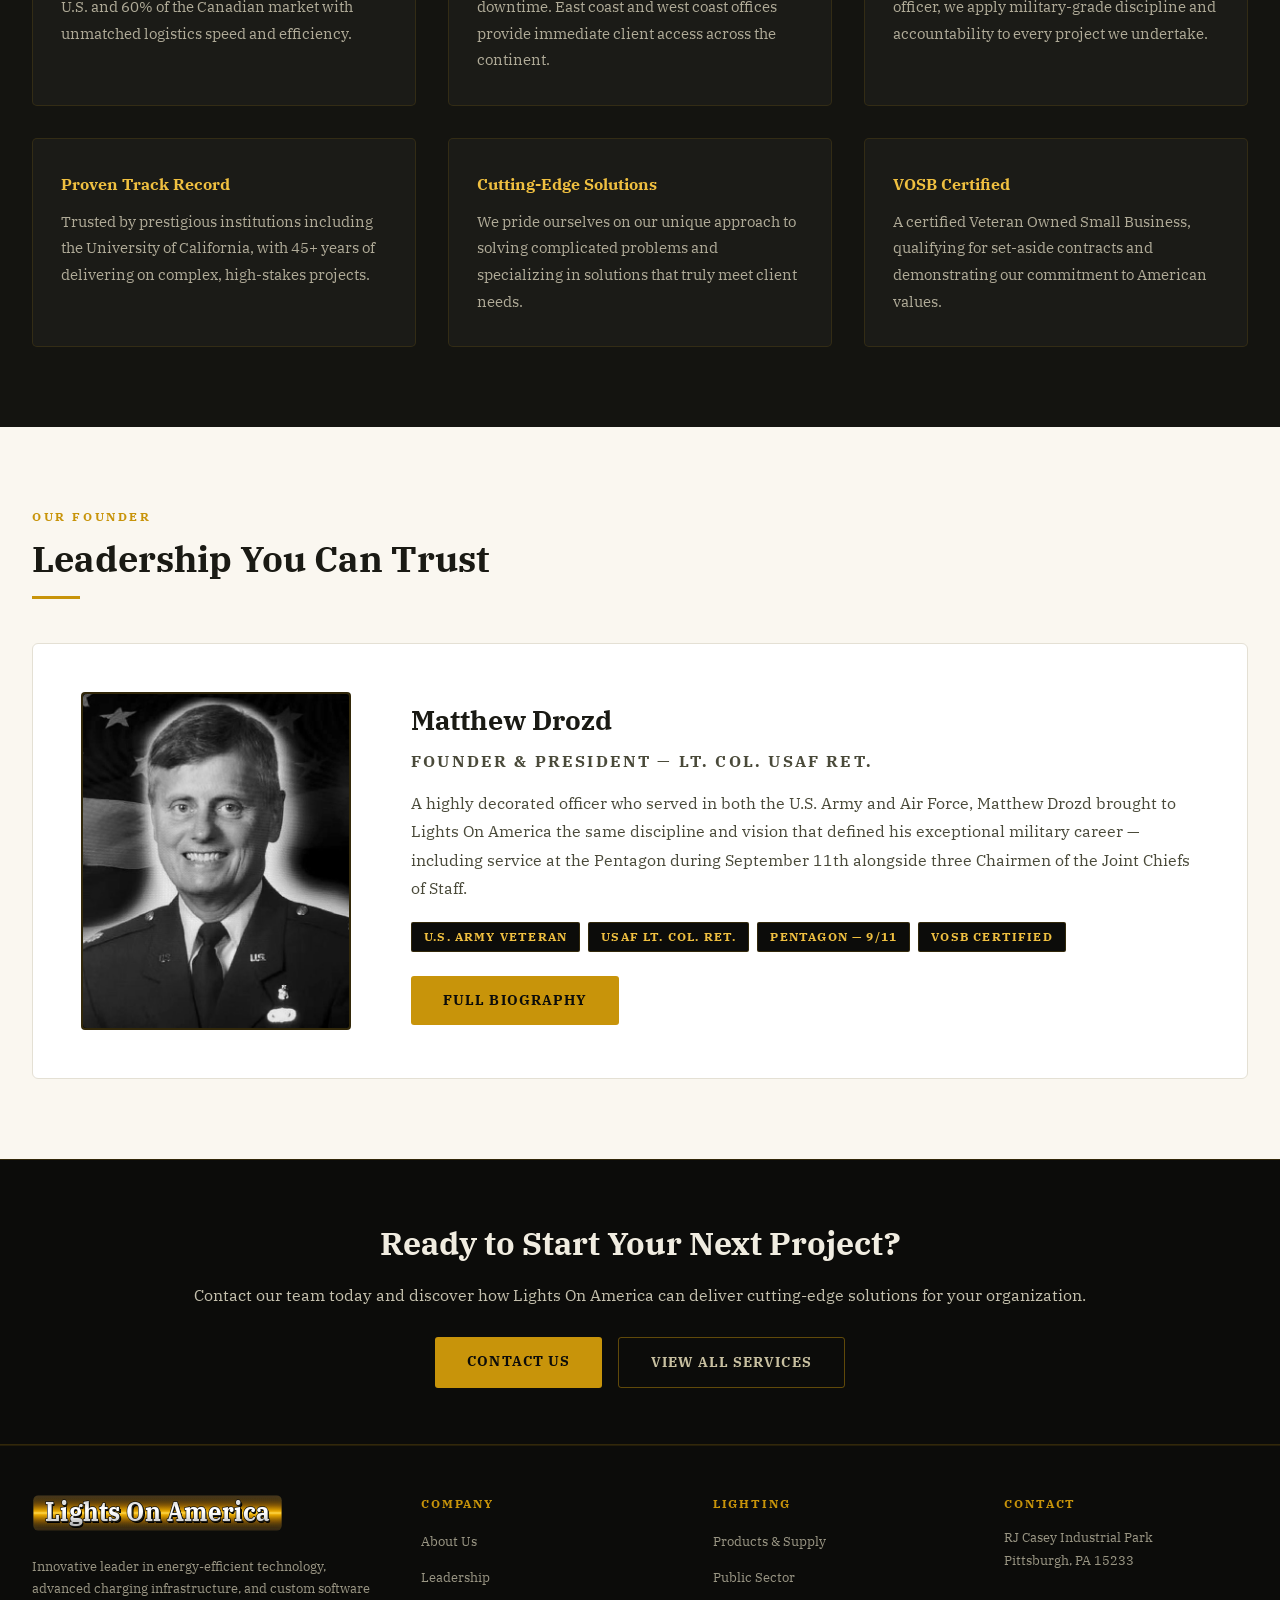
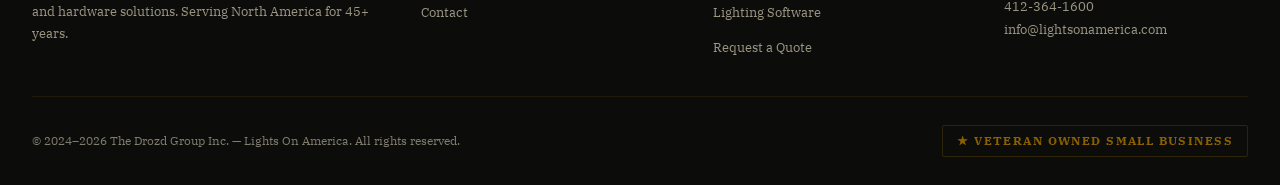
==== commit 0bb80ed7: "Use logo-lighter.svg for footer logo across all pages Footer previously used logo-darker.svg; switch" ====
--- a/index.html
+++ b/index.html
@@ -208,7 +208,7 @@
 
   <header>
     <div class="header-inner">
-      <a href="index.html" class="logo-wrap"><img src="logo-header.svg" alt="Lights On America"/></a>
+      <a href="index.html" class="logo-wrap"><img src="logo-lighter.svg" alt="Lights On America"/></a>
       <button class="nav-toggle" aria-label="Menu" onclick="this.closest('.header-inner').classList.toggle('nav-open')"><span></span><span></span><span></span></button>
       <nav>
         <a href="index.html" class="active">Home</a>
@@ -403,7 +403,7 @@
     <div class="footer-inner">
       <div class="footer-top">
         <div>
-          <img src="logo-light.svg" alt="Lights On America" class="footer-logo"/>
+          <img src="logo-lighter.svg" alt="Lights On America" class="footer-logo"/>
           <p class="footer-about">Innovative leader in energy-efficient technology, advanced charging infrastructure, and custom software and hardware solutions. Serving North America for 45+ years.</p>
         </div>
         <div class="footer-col">
